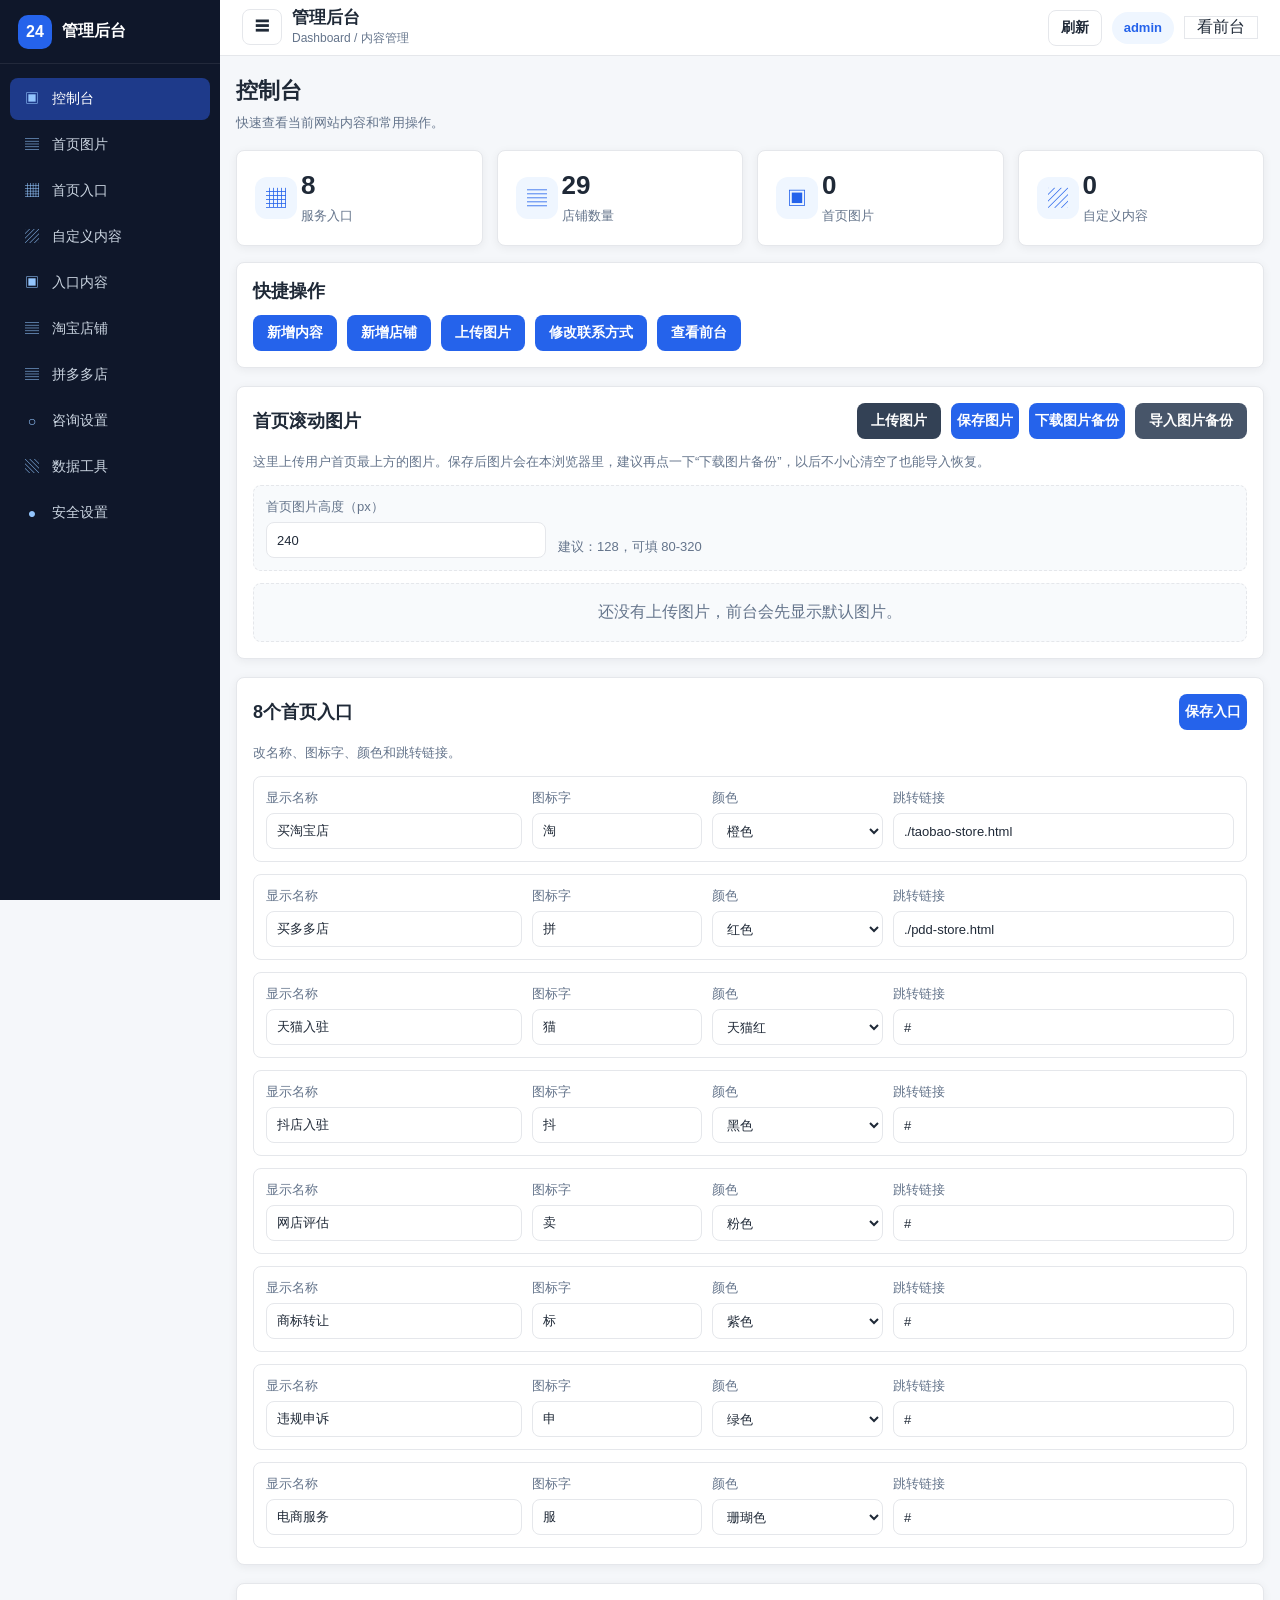
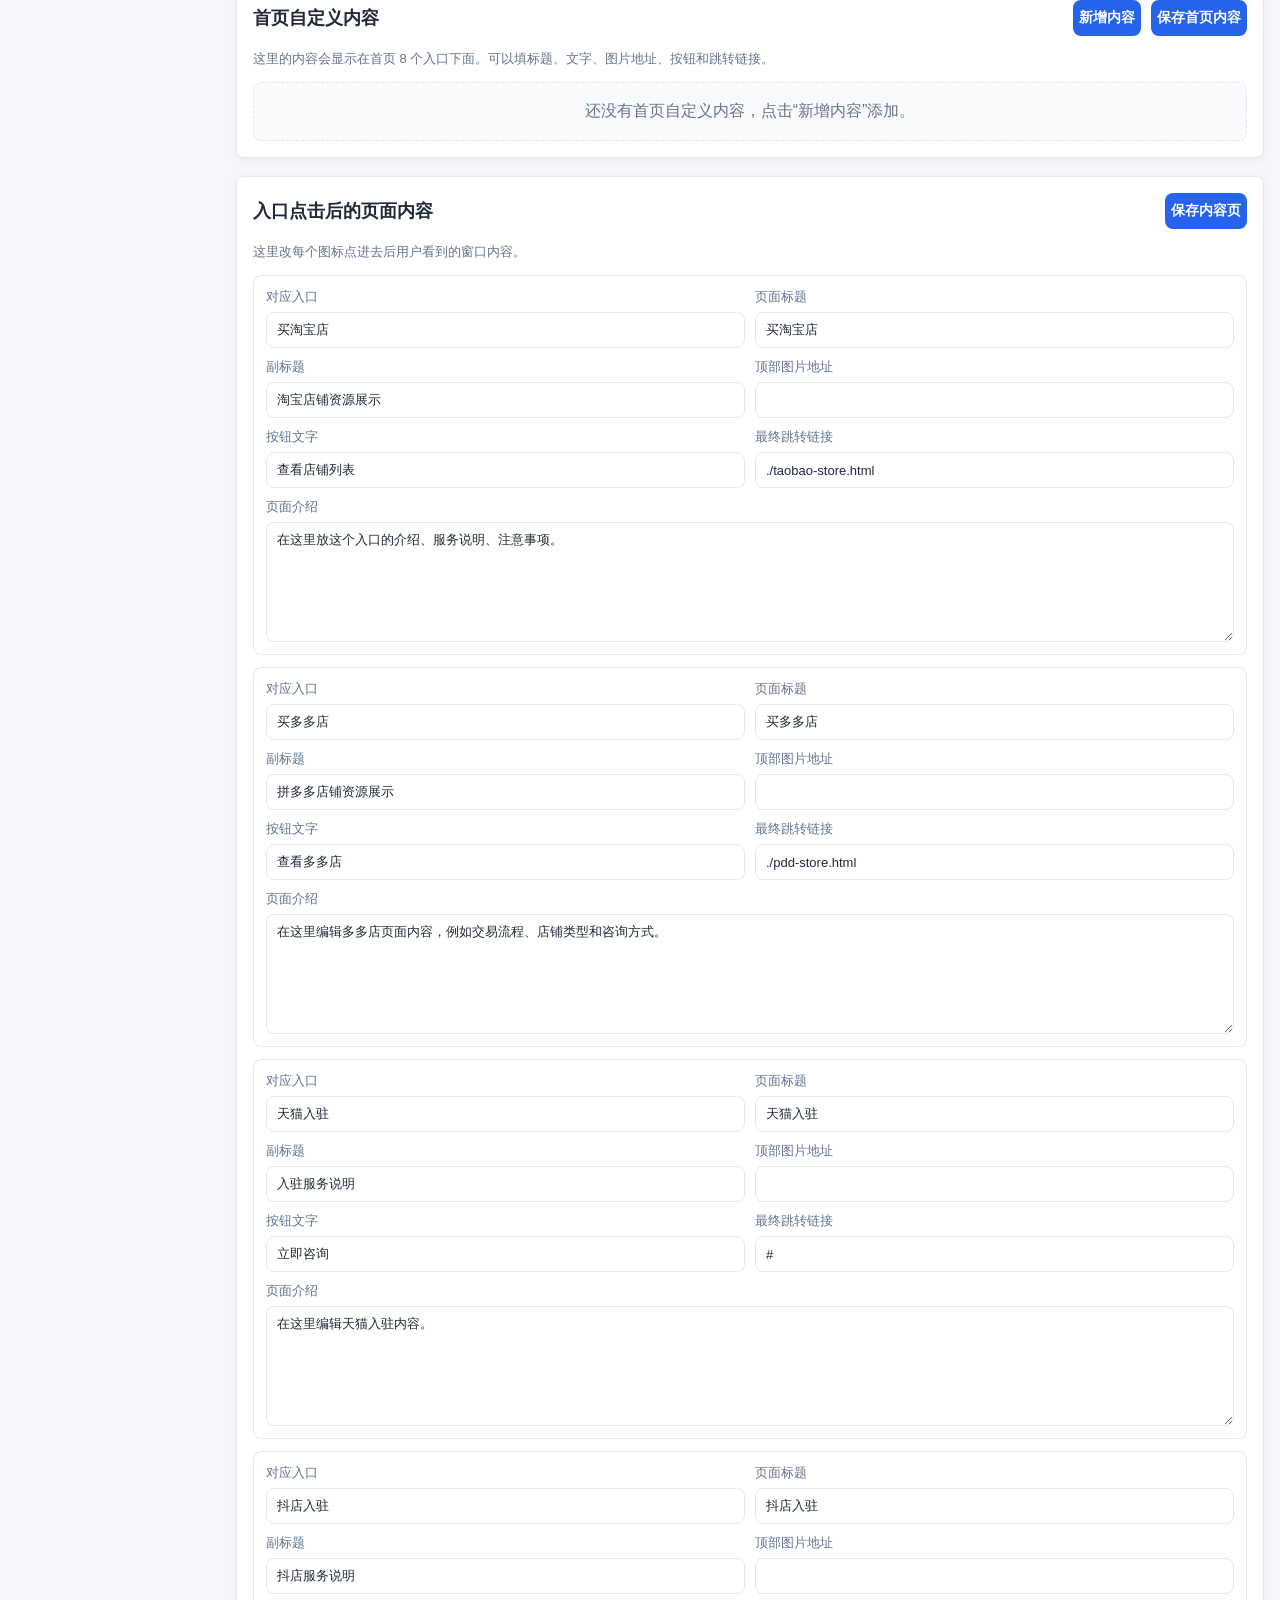
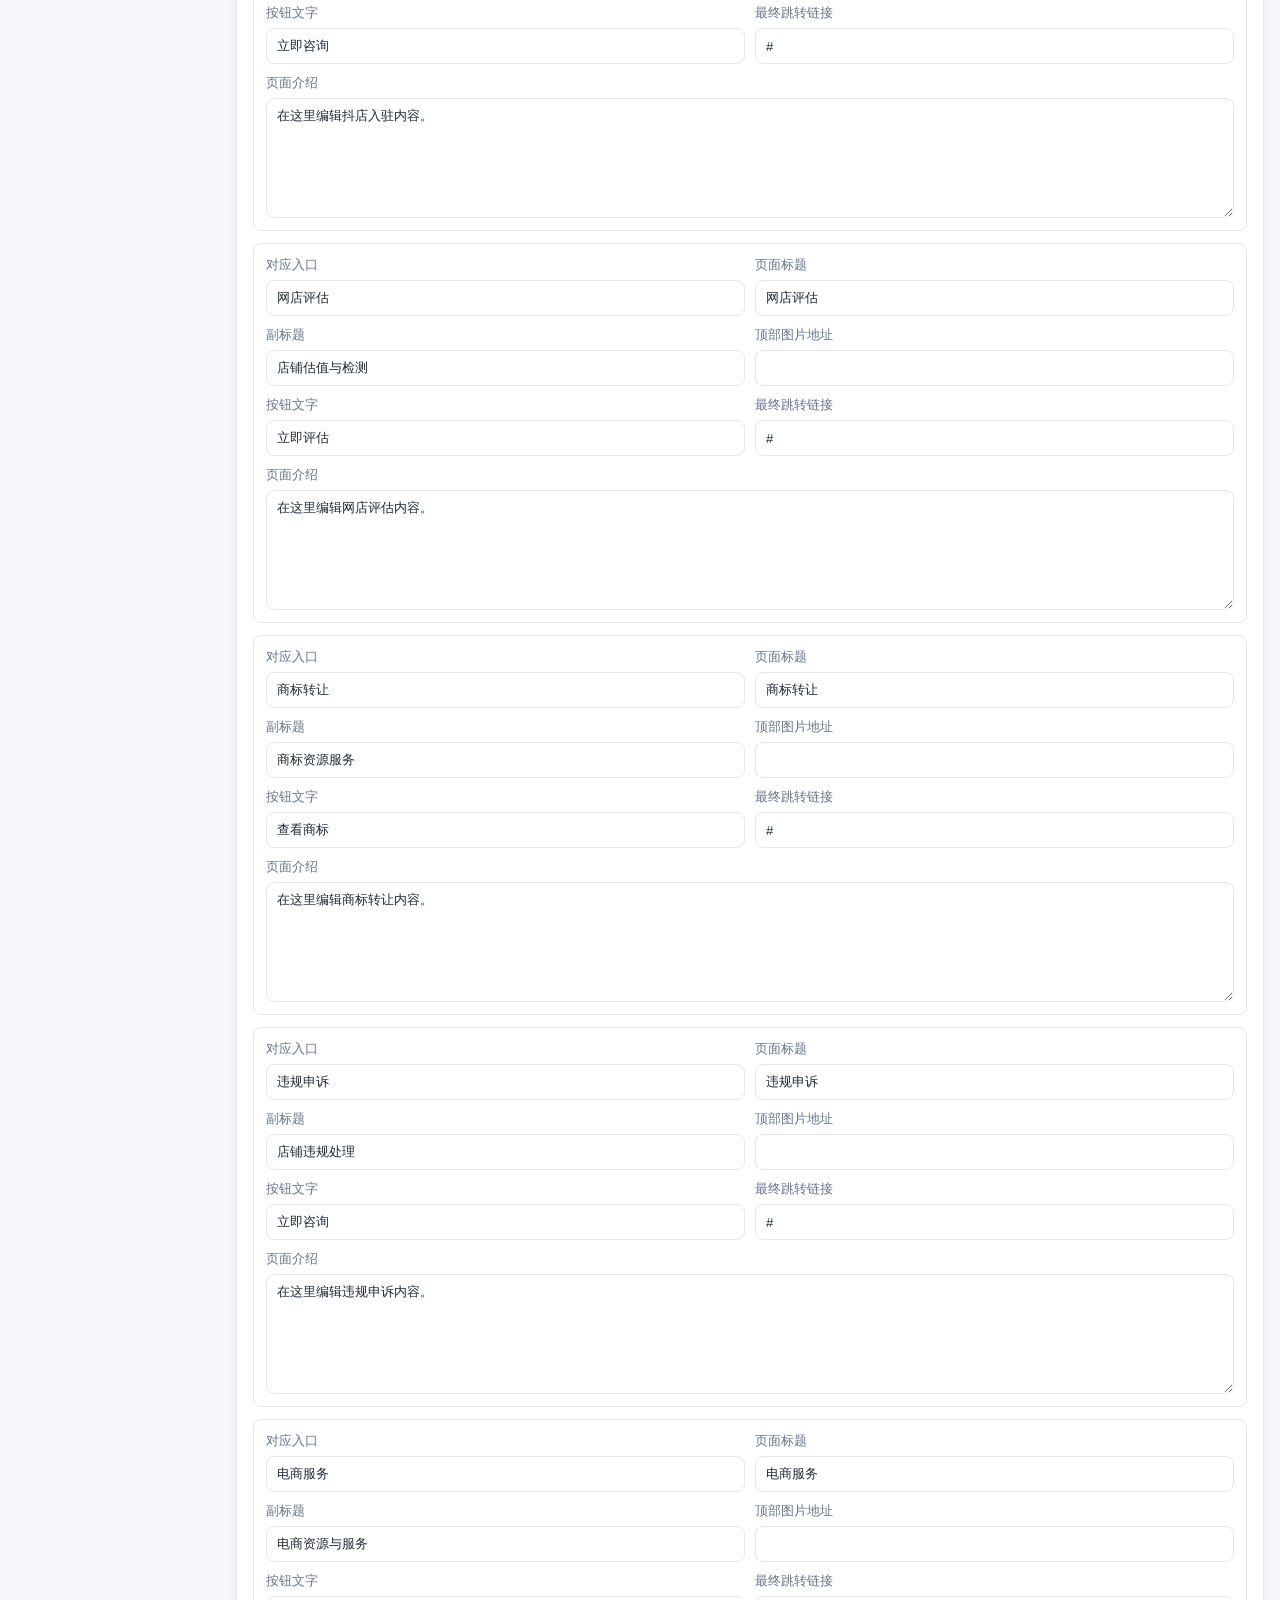
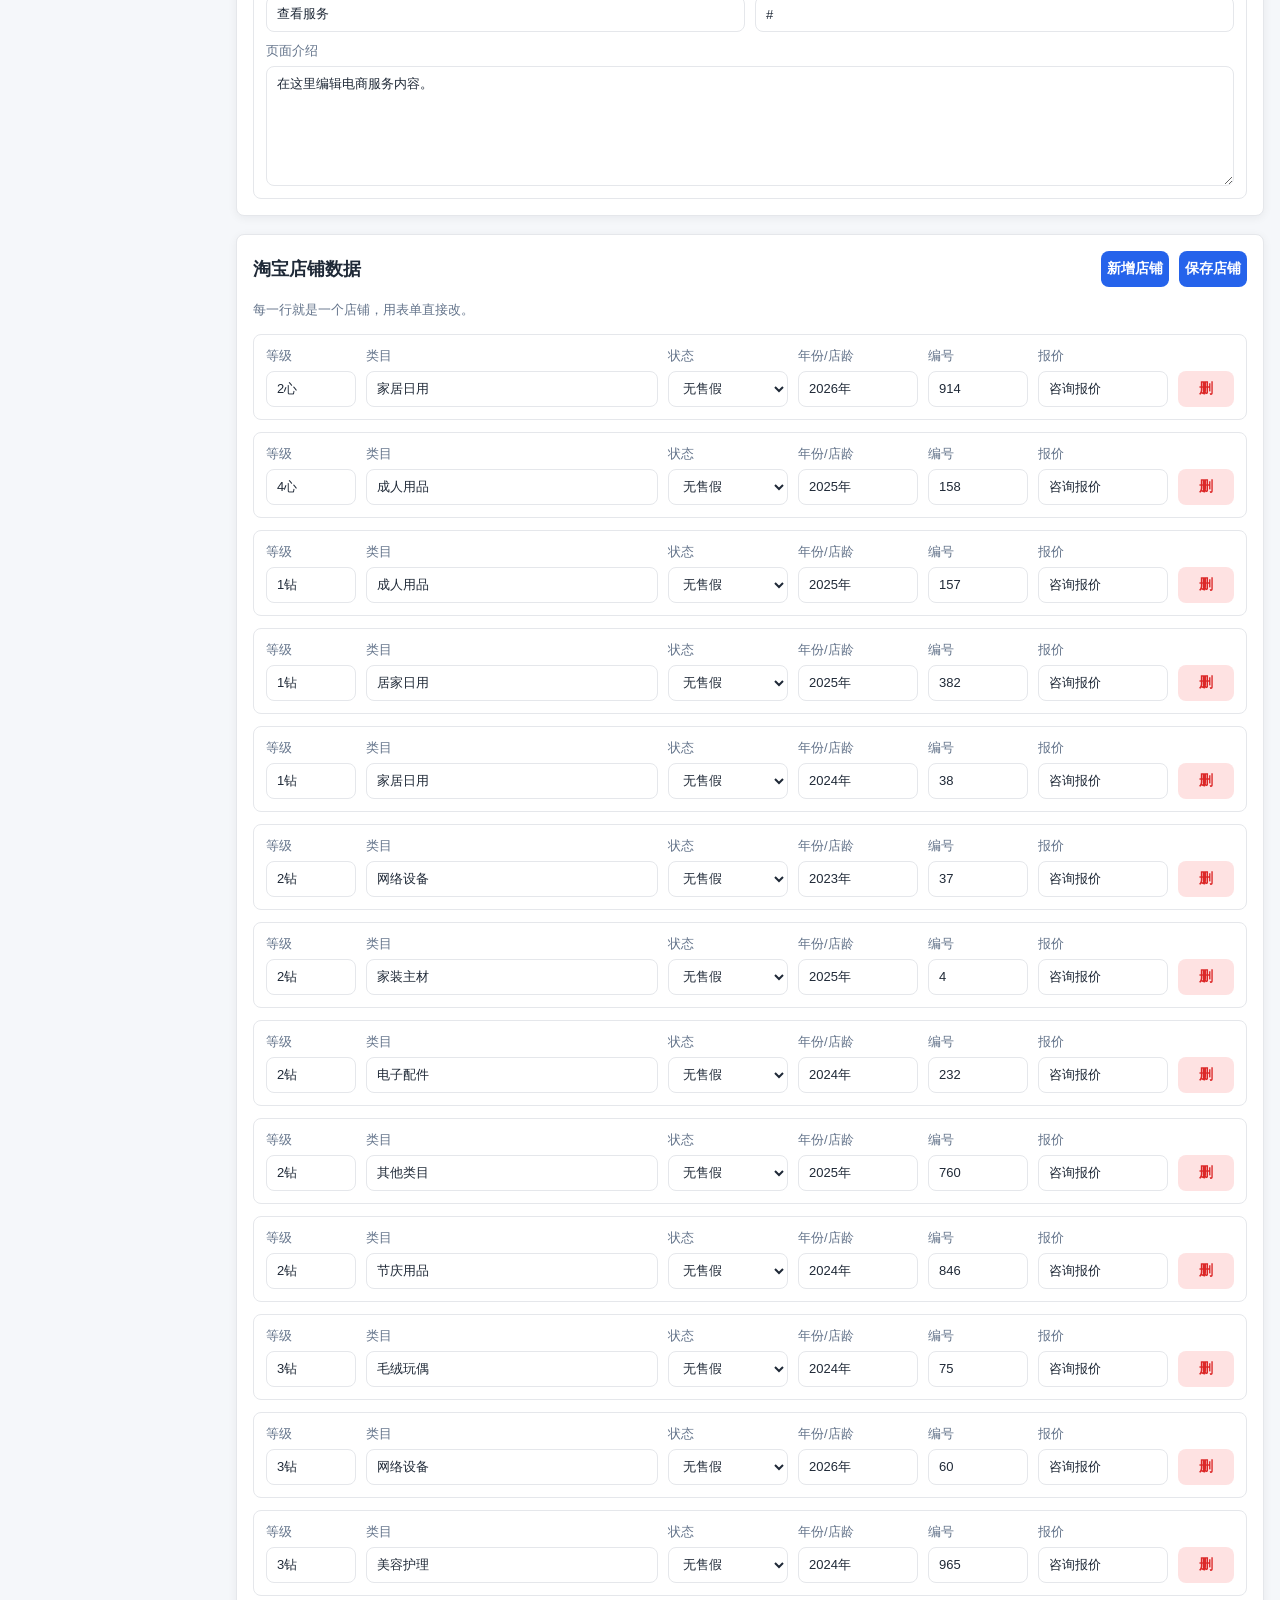
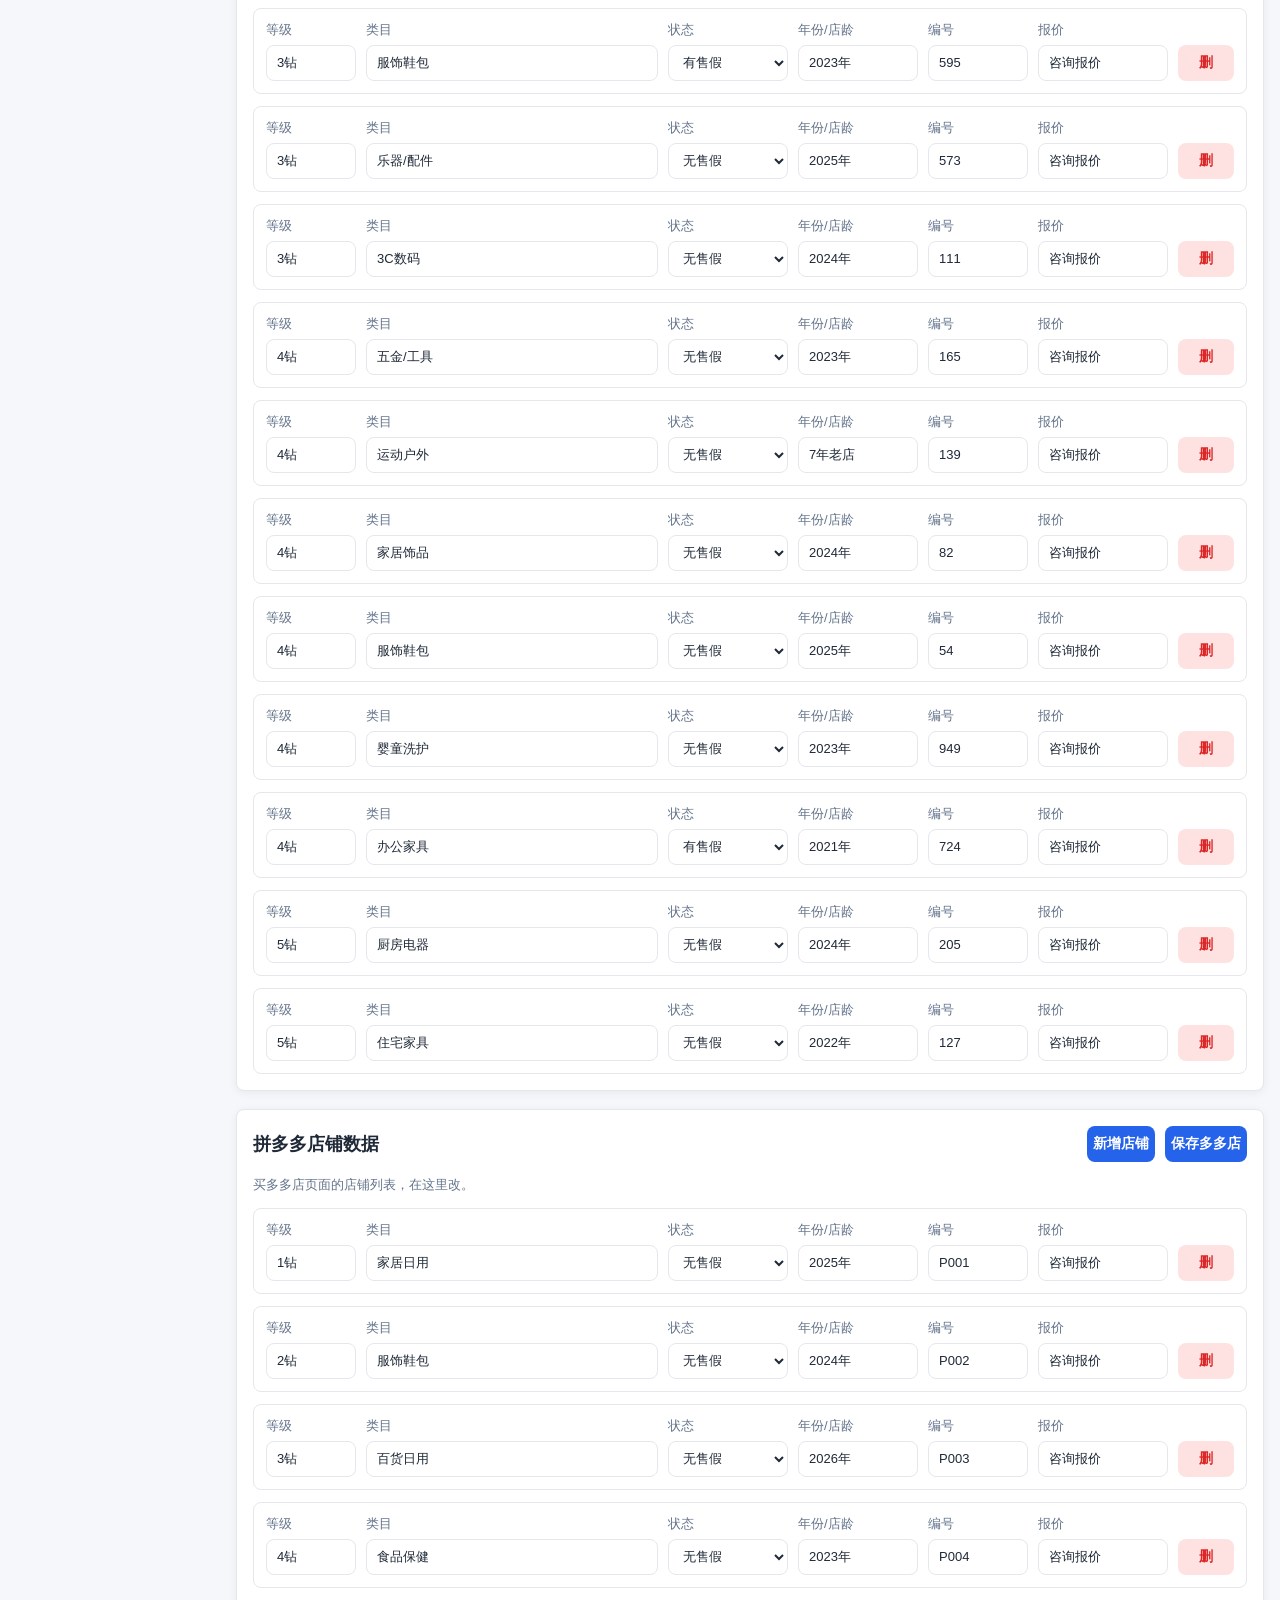
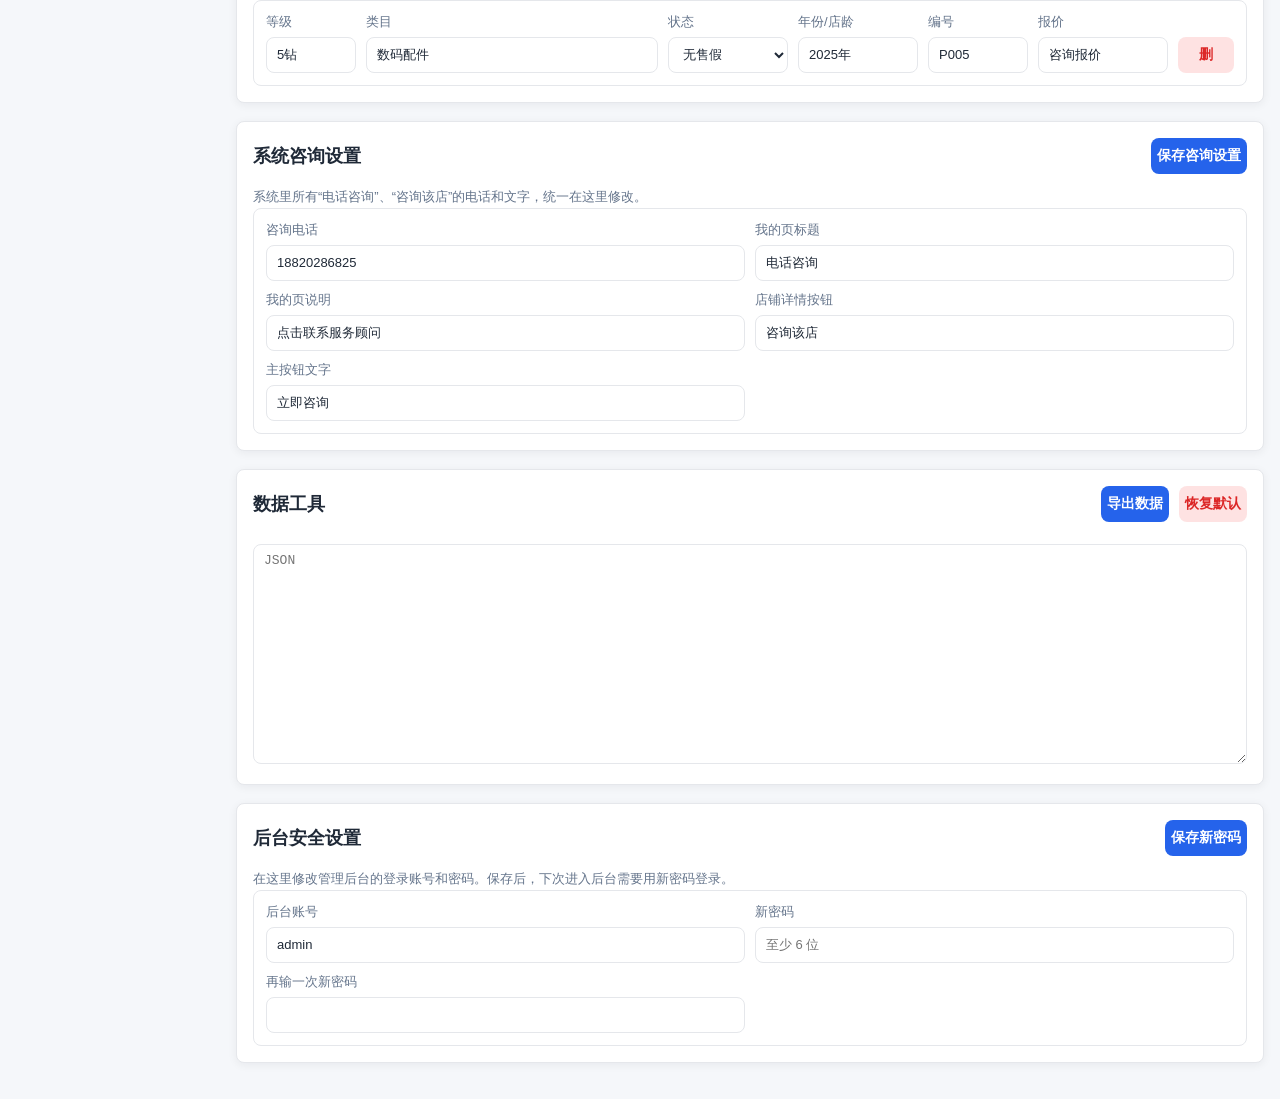
==== outputs/admin.html @ 0f823ae7 "initial website version" ====
<!doctype html>
<html lang="zh-CN">
  <head>
    <meta charset="utf-8">
    <meta name="viewport" content="width=device-width, initial-scale=1">
    <title>&#31649;&#29702;&#21518;&#21488;</title>
    <link rel="stylesheet" href="./admin.css?v=8">
  </head>
  <body>
    <aside class="admin-sidebar" id="adminSidebar">
      <div class="sidebar-brand">
        <span>24</span>
        <strong>&#31649;&#29702;&#21518;&#21488;</strong>
      </div>
      <nav class="sidebar-nav" aria-label="admin navigation">
        <a class="active" href="#dashboard"><span>&#9635;</span>&#25511;&#21046;&#21488;</a>
        <a href="#banners"><span>&#9636;</span>&#39318;&#39029;&#22270;&#29255;</a>
        <a href="#shortcuts"><span>&#9638;</span>&#39318;&#39029;&#20837;&#21475;</a>
        <a href="#home-content"><span>&#9640;</span>&#33258;&#23450;&#20041;&#20869;&#23481;</a>
        <a href="#entry-pages"><span>&#9635;</span>&#20837;&#21475;&#20869;&#23481;</a>
        <a href="#taobao-stores"><span>&#9636;</span>&#28120;&#23453;&#24215;&#38138;</a>
        <a href="#pdd-stores"><span>&#9636;</span>&#25340;&#22810;&#22810;&#24215;</a>
        <a href="#system-settings"><span>&#9675;</span>&#21672;&#35810;&#35774;&#32622;</a>
        <a href="#data-tools"><span>&#9639;</span>&#25968;&#25454;&#24037;&#20855;</a>
        <a href="#security"><span>&#9679;</span>&#23433;&#20840;&#35774;&#32622;</a>
      </nav>
    </aside>

    <div class="admin-main">
      <header class="admin-topbar">
        <div class="topbar-left">
          <button class="icon-button" type="button" id="sidebarToggle" aria-label="toggle menu">&#9776;</button>
          <div>
            <h1>&#31649;&#29702;&#21518;&#21488;</h1>
            <p>Dashboard / &#20869;&#23481;&#31649;&#29702;</p>
          </div>
        </div>
        <div class="topbar-actions">
          <button class="ghost-button" type="button" id="refreshAdmin">&#21047;&#26032;</button>
          <span class="admin-user">admin</span>
          <a class="ghost-button" href="./index.html">&#30475;&#21069;&#21488;</a>
        </div>
      </header>

      <main class="admin-layout">
      <section class="dashboard-section" id="dashboard">
        <div class="page-title">
          <div>
            <h2>&#25511;&#21046;&#21488;</h2>
            <p>&#24555;&#36895;&#26597;&#30475;&#24403;&#21069;&#32593;&#31449;&#20869;&#23481;&#21644;&#24120;&#29992;&#25805;&#20316;&#12290;</p>
          </div>
        </div>
        <div class="stat-grid">
          <article class="stat-card"><span>&#9638;</span><strong id="statShortcutCount">0</strong><p>&#26381;&#21153;&#20837;&#21475;</p></article>
          <article class="stat-card"><span>&#9636;</span><strong id="statStoreCount">0</strong><p>&#24215;&#38138;&#25968;&#37327;</p></article>
          <article class="stat-card"><span>&#9635;</span><strong id="statImageCount">0</strong><p>&#39318;&#39029;&#22270;&#29255;</p></article>
          <article class="stat-card"><span>&#9640;</span><strong id="statContentCount">0</strong><p>&#33258;&#23450;&#20041;&#20869;&#23481;</p></article>
        </div>
        <div class="quick-actions admin-card">
          <div class="card-head">
            <h2>&#24555;&#25463;&#25805;&#20316;</h2>
          </div>
          <div class="quick-action-row">
            <a href="#home-content">&#26032;&#22686;&#20869;&#23481;</a>
            <a href="#taobao-stores">&#26032;&#22686;&#24215;&#38138;</a>
            <a href="#banners">&#19978;&#20256;&#22270;&#29255;</a>
            <a href="#system-settings">&#20462;&#25913;&#32852;&#31995;&#26041;&#24335;</a>
            <a href="./index.html">&#26597;&#30475;&#21069;&#21488;</a>
          </div>
        </div>
      </section>

      <section class="admin-card" id="banners">
        <div class="card-head">
          <h2>&#39318;&#39029;&#28378;&#21160;&#22270;&#29255;</h2>
          <div class="button-row">
            <label class="upload-button">
              &#19978;&#20256;&#22270;&#29255;
              <input id="bannerUpload" type="file" accept="image/*" multiple>
            </label>
            <button type="button" id="saveBanners">&#20445;&#23384;&#22270;&#29255;</button>
            <button type="button" id="exportBanners">&#19979;&#36733;&#22270;&#29255;&#22791;&#20221;</button>
            <label class="upload-button backup-button">
              &#23548;&#20837;&#22270;&#29255;&#22791;&#20221;
              <input id="bannerBackupInput" type="file" accept="application/json,.json">
            </label>
          </div>
        </div>
        <div class="hint">&#36825;&#37324;&#19978;&#20256;&#29992;&#25143;&#39318;&#39029;&#26368;&#19978;&#26041;&#30340;&#22270;&#29255;&#12290;&#20445;&#23384;&#21518;&#22270;&#29255;&#20250;&#22312;&#26412;&#27983;&#35272;&#22120;&#37324;&#65292;&#24314;&#35758;&#20877;&#28857;&#19968;&#19979;&#8220;&#19979;&#36733;&#22270;&#29255;&#22791;&#20221;&#8221;&#65292;&#20197;&#21518;&#19981;&#23567;&#24515;&#28165;&#31354;&#20102;&#20063;&#33021;&#23548;&#20837;&#24674;&#22797;&#12290;</div>
        <div class="banner-setting">
          <label>&#39318;&#39029;&#22270;&#29255;&#39640;&#24230;&#65288;px&#65289;<input id="bannerHeightInput" type="number" min="80" max="320" step="1"></label>
          <span>&#24314;&#35758;&#65306;128&#65292;&#21487;&#22635; 80-320</span>
        </div>
        <div class="banner-editor" id="bannerEditor"></div>
      </section>

      <section class="admin-card" id="shortcuts">
        <div class="card-head">
          <h2>8&#20010;&#39318;&#39029;&#20837;&#21475;</h2>
          <button type="button" id="saveShortcuts">&#20445;&#23384;&#20837;&#21475;</button>
        </div>
        <div class="hint">&#25913;&#21517;&#31216;&#12289;&#22270;&#26631;&#23383;&#12289;&#39068;&#33394;&#21644;&#36339;&#36716;&#38142;&#25509;&#12290;</div>
        <div class="shortcut-editor" id="shortcutEditor"></div>
      </section>

      <section class="admin-card" id="home-content">
        <div class="card-head">
          <h2>&#39318;&#39029;&#33258;&#23450;&#20041;&#20869;&#23481;</h2>
          <div class="button-row">
            <button type="button" id="addHomeContent">&#26032;&#22686;&#20869;&#23481;</button>
            <button type="button" id="saveHomeContents">&#20445;&#23384;&#39318;&#39029;&#20869;&#23481;</button>
          </div>
        </div>
        <div class="hint">&#36825;&#37324;&#30340;&#20869;&#23481;&#20250;&#26174;&#31034;&#22312;&#39318;&#39029; 8 &#20010;&#20837;&#21475;&#19979;&#38754;&#12290;&#21487;&#20197;&#22635;&#26631;&#39064;&#12289;&#25991;&#23383;&#12289;&#22270;&#29255;&#22320;&#22336;&#12289;&#25353;&#38062;&#21644;&#36339;&#36716;&#38142;&#25509;&#12290;</div>
        <div class="content-editor" id="homeContentEditor"></div>
      </section>

      <section class="admin-card" id="entry-pages">
        <div class="card-head">
          <h2>&#20837;&#21475;&#28857;&#20987;&#21518;&#30340;&#39029;&#38754;&#20869;&#23481;</h2>
          <button type="button" id="saveEntryPages">&#20445;&#23384;&#20869;&#23481;&#39029;</button>
        </div>
        <div class="hint">&#36825;&#37324;&#25913;&#27599;&#20010;&#22270;&#26631;&#28857;&#36827;&#21435;&#21518;&#29992;&#25143;&#30475;&#21040;&#30340;&#31383;&#21475;&#20869;&#23481;&#12290;</div>
        <div class="entry-editor" id="entryEditor"></div>
      </section>

      <section class="admin-card" id="taobao-stores">
        <div class="card-head">
          <h2>&#28120;&#23453;&#24215;&#38138;&#25968;&#25454;</h2>
          <div class="button-row">
            <button type="button" id="addStore">&#26032;&#22686;&#24215;&#38138;</button>
            <button type="button" id="saveStores">&#20445;&#23384;&#24215;&#38138;</button>
          </div>
        </div>
        <div class="hint">&#27599;&#19968;&#34892;&#23601;&#26159;&#19968;&#20010;&#24215;&#38138;&#65292;&#29992;&#34920;&#21333;&#30452;&#25509;&#25913;&#12290;</div>
        <div class="store-editor" id="storeEditor"></div>
      </section>

      <section class="admin-card" id="pdd-stores">
        <div class="card-head">
          <h2>&#25340;&#22810;&#22810;&#24215;&#38138;&#25968;&#25454;</h2>
          <div class="button-row">
            <button type="button" id="addPddStore">&#26032;&#22686;&#24215;&#38138;</button>
            <button type="button" id="savePddStores">&#20445;&#23384;&#22810;&#22810;&#24215;</button>
          </div>
        </div>
        <div class="hint">&#20080;&#22810;&#22810;&#24215;&#39029;&#38754;&#30340;&#24215;&#38138;&#21015;&#34920;&#65292;&#22312;&#36825;&#37324;&#25913;&#12290;</div>
        <div class="store-editor" id="pddStoreEditor"></div>
      </section>

      <section class="admin-card" id="system-settings">
        <div class="card-head">
          <h2>&#31995;&#32479;&#21672;&#35810;&#35774;&#32622;</h2>
          <button type="button" id="saveSystemSettings">&#20445;&#23384;&#21672;&#35810;&#35774;&#32622;</button>
        </div>
        <div class="hint">&#31995;&#32479;&#37324;&#25152;&#26377;&#8220;&#30005;&#35805;&#21672;&#35810;&#8221;&#12289;&#8220;&#21672;&#35810;&#35813;&#24215;&#8221;&#30340;&#30005;&#35805;&#21644;&#25991;&#23383;&#65292;&#32479;&#19968;&#22312;&#36825;&#37324;&#20462;&#25913;&#12290;</div>
        <div class="system-editor">
          <label>&#21672;&#35810;&#30005;&#35805;<input id="consultPhoneInput" placeholder="13800138000"></label>
          <label>&#25105;&#30340;&#39029;&#26631;&#39064;<input id="consultTitleInput" placeholder="&#30005;&#35805;&#21672;&#35810;"></label>
          <label>&#25105;&#30340;&#39029;&#35828;&#26126;<input id="consultTextInput" placeholder="&#28857;&#20987;&#32852;&#31995;&#26381;&#21153;&#39038;&#38382;"></label>
          <label>&#24215;&#38138;&#35814;&#24773;&#25353;&#38062;<input id="consultStoreTextInput" placeholder="&#21672;&#35810;&#35813;&#24215;"></label>
          <label>&#20027;&#25353;&#38062;&#25991;&#23383;<input id="consultPrimaryTextInput" placeholder="&#31435;&#21363;&#21672;&#35810;"></label>
        </div>
      </section>

      <section class="admin-card" id="data-tools">
        <div class="card-head">
          <h2>&#25968;&#25454;&#24037;&#20855;</h2>
          <div class="button-row">
            <button type="button" id="exportData">&#23548;&#20986;&#25968;&#25454;</button>
            <button type="button" id="resetData">&#24674;&#22797;&#40664;&#35748;</button>
          </div>
        </div>
        <textarea id="dataBox" placeholder="JSON"></textarea>
      </section>

      <section class="admin-card" id="security">
        <div class="card-head">
          <h2>&#21518;&#21488;&#23433;&#20840;&#35774;&#32622;</h2>
          <button type="button" id="saveAdminPassword">&#20445;&#23384;&#26032;&#23494;&#30721;</button>
        </div>
        <div class="hint">&#22312;&#36825;&#37324;&#20462;&#25913;&#31649;&#29702;&#21518;&#21488;&#30340;&#30331;&#24405;&#36134;&#21495;&#21644;&#23494;&#30721;&#12290;&#20445;&#23384;&#21518;&#65292;&#19979;&#27425;&#36827;&#20837;&#21518;&#21488;&#38656;&#35201;&#29992;&#26032;&#23494;&#30721;&#30331;&#24405;&#12290;</div>
        <div class="security-editor">
          <label>&#21518;&#21488;&#36134;&#21495;<input id="adminUserInput" value="admin" autocomplete="username"></label>
          <label>&#26032;&#23494;&#30721;<input id="adminPassInput" type="password" autocomplete="new-password" placeholder="&#33267;&#23569; 6 &#20301;"></label>
          <label>&#20877;&#36755;&#19968;&#27425;&#26032;&#23494;&#30721;<input id="adminPassConfirmInput" type="password" autocomplete="new-password"></label>
        </div>
      </section>
      </main>
    </div>

    <div class="toast" id="toast"></div>
    <button class="back-top" type="button" id="backTop" aria-label="back to top">&#8593;</button>
    <div class="confirm-mask" id="confirmMask" aria-hidden="true">
      <div class="confirm-dialog" role="dialog" aria-modal="true" aria-labelledby="confirmTitle">
        <h2 id="confirmTitle">&#30830;&#35748;&#25805;&#20316;</h2>
        <p id="confirmText"></p>
        <div class="confirm-actions">
          <button class="ghost-button" type="button" id="confirmCancel">&#21462;&#28040;</button>
          <button class="danger-button" type="button" id="confirmOk">&#30830;&#35748;</button>
        </div>
      </div>
    </div>

    <script src="./site-data.js"></script>
    <script src="./admin.js?v=9"></script>
  </body>
</html>
---- outputs/admin.css ----
:root {
  --primary: #2563eb;
  --primary-hover: #1d4ed8;
  --sidebar-bg: #0f172a;
  --sidebar-active: #1e3a8a;
  --page-bg: #f5f7fa;
  --card-bg: #ffffff;
  --text-main: #1f2937;
  --text-secondary: #64748b;
  --border-color: #e5e7eb;
  --success: #16a34a;
  --warning: #f59e0b;
  --danger: #dc2626;
  --radius: 8px;
  --shadow: 0 2px 10px rgba(15, 23, 42, 0.06);
}

* {
  box-sizing: border-box;
}

html {
  scroll-behavior: smooth;
}

body {
  margin: 0;
  background: var(--page-bg);
  color: var(--text-main);
  font-family: -apple-system, BlinkMacSystemFont, "Segoe UI", "Microsoft YaHei", sans-serif;
}

button,
input,
select,
textarea {
  font: inherit;
}

a {
  color: var(--primary);
  text-decoration: none;
}

button,
.upload-button,
.quick-action-row a {
  min-height: 36px;
  border: 0;
  border-radius: var(--radius);
  background: var(--primary);
  color: #fff;
  cursor: pointer;
  font-size: 14px;
  font-weight: 700;
  transition: background .16s ease, box-shadow .16s ease, transform .16s ease;
}

button:hover,
.upload-button:hover,
.quick-action-row a:hover {
  background: var(--primary-hover);
  box-shadow: 0 6px 16px rgba(37, 99, 235, .16);
}

button:active,
.upload-button:active,
.quick-action-row a:active {
  transform: translateY(1px);
}

button:disabled {
  cursor: not-allowed;
  opacity: .65;
}

input,
select,
textarea {
  width: 100%;
  min-height: 36px;
  border: 1px solid var(--border-color);
  border-radius: var(--radius);
  background: #fff;
  color: var(--text-main);
  outline: none;
  padding: 8px 10px;
}

input:focus,
select:focus,
textarea:focus,
.rich-editor:focus {
  border-color: var(--primary);
  box-shadow: 0 0 0 3px rgba(37, 99, 235, .12);
}

textarea {
  min-height: 120px;
  resize: vertical;
}

label {
  display: grid;
  gap: 6px;
  color: var(--text-secondary);
  font-size: 13px;
}

.admin-sidebar {
  position: fixed;
  inset: 0 auto 0 0;
  z-index: 30;
  width: 220px;
  overflow-y: auto;
  background: var(--sidebar-bg);
  color: #cbd5e1;
  transition: transform .2s ease, width .2s ease;
}

.sidebar-brand {
  display: flex;
  align-items: center;
  gap: 10px;
  height: 64px;
  padding: 0 18px;
  border-bottom: 1px solid rgba(255, 255, 255, .08);
}

.sidebar-brand span {
  display: grid;
  width: 34px;
  height: 34px;
  place-items: center;
  border-radius: 10px;
  background: var(--primary);
  color: #fff;
  font-weight: 800;
}

.sidebar-brand strong {
  overflow: hidden;
  color: #fff;
  font-size: 16px;
  white-space: nowrap;
}

.sidebar-nav {
  display: grid;
  gap: 4px;
  padding: 14px 10px 24px;
}

.sidebar-nav a {
  display: flex;
  align-items: center;
  gap: 10px;
  height: 42px;
  overflow: hidden;
  padding: 0 12px;
  border-radius: var(--radius);
  color: #cbd5e1;
  font-size: 14px;
  white-space: nowrap;
}

.sidebar-nav a span {
  display: grid;
  width: 20px;
  place-items: center;
  color: #93c5fd;
  font-size: 14px;
}

.sidebar-nav a:hover,
.sidebar-nav a.active {
  background: var(--sidebar-active);
  color: #fff;
}

.admin-main {
  min-height: 100vh;
  margin-left: 220px;
}

.admin-topbar {
  position: sticky;
  top: 0;
  z-index: 20;
  display: flex;
  align-items: center;
  justify-content: space-between;
  height: 56px;
  padding: 0 22px;
  border-bottom: 1px solid var(--border-color);
  background: rgba(255, 255, 255, .96);
  backdrop-filter: blur(12px);
}

.topbar-left,
.topbar-actions,
.button-row,
.confirm-actions,
.quick-action-row {
  display: flex;
  align-items: center;
  gap: 10px;
  flex-wrap: wrap;
}

.topbar-left h1 {
  margin: 0;
  color: var(--text-main);
  font-size: 17px;
  line-height: 1.2;
}

.topbar-left p {
  margin: 2px 0 0;
  color: var(--text-secondary);
  font-size: 12px;
}

.admin-user {
  display: inline-flex;
  align-items: center;
  height: 32px;
  padding: 0 12px;
  border-radius: 999px;
  background: #eff6ff;
  color: var(--primary);
  font-size: 13px;
  font-weight: 700;
}

.icon-button,
.ghost-button,
.danger-button {
  display: inline-flex;
  align-items: center;
  justify-content: center;
  min-width: 36px;
  padding: 0 12px;
}

.icon-button,
.ghost-button {
  border: 1px solid var(--border-color);
  background: #fff;
  color: var(--text-main);
}

.icon-button:hover,
.ghost-button:hover {
  border-color: #bfdbfe;
  background: #eff6ff;
  color: var(--primary);
  box-shadow: none;
}

.danger-button,
#resetData,
.delete-banner,
.delete-content,
.delete-store {
  background: #fee2e2;
  color: var(--danger);
}

.danger-button:hover,
#resetData:hover,
.delete-banner:hover,
.delete-content:hover,
.delete-store:hover {
  background: var(--danger);
  color: #fff;
}

.upload-button {
  position: relative;
  display: grid;
  place-items: center;
  padding: 0 14px;
  background: #334155;
}

.backup-button {
  background: #475569;
}

.upload-button input {
  position: absolute;
  inset: 0;
  cursor: pointer;
  opacity: 0;
}

.admin-layout {
  display: grid;
  gap: 18px;
  width: min(1180px, calc(100% - 32px));
  margin: 0 auto;
  padding: 20px 0 36px;
}

.dashboard-section {
  display: grid;
  gap: 16px;
}

.page-title h2 {
  margin: 0;
  color: var(--text-main);
  font-size: 22px;
}

.page-title p,
.hint,
.banner-setting span {
  margin: 6px 0 0;
  color: var(--text-secondary);
  font-size: 13px;
  line-height: 1.7;
}

.stat-grid {
  display: grid;
  grid-template-columns: repeat(4, minmax(0, 1fr));
  gap: 14px;
}

.stat-card,
.admin-card {
  border: 1px solid var(--border-color);
  border-radius: var(--radius);
  background: var(--card-bg);
  box-shadow: var(--shadow);
}

.stat-card {
  display: grid;
  grid-template-columns: 46px 1fr;
  grid-template-areas: "icon number" "icon label";
  align-items: center;
  min-height: 96px;
  padding: 18px;
}

.stat-card span {
  display: grid;
  grid-area: icon;
  width: 42px;
  height: 42px;
  place-items: center;
  border-radius: 12px;
  background: #eff6ff;
  color: var(--primary);
  font-size: 20px;
}

.stat-card strong {
  grid-area: number;
  color: var(--text-main);
  font-size: 26px;
  line-height: 1;
}

.stat-card p {
  grid-area: label;
  margin: 4px 0 0;
  color: var(--text-secondary);
  font-size: 13px;
}

.admin-card {
  padding: 16px;
  min-width: 0;
}

.card-head {
  display: flex;
  align-items: center;
  justify-content: space-between;
  gap: 14px;
  margin-bottom: 12px;
}

.card-head h2 {
  margin: 0;
  color: var(--text-main);
  font-size: 18px;
}

.quick-action-row a {
  display: inline-flex;
  align-items: center;
  justify-content: center;
  padding: 0 14px;
}

.banner-setting {
  display: grid;
  grid-template-columns: minmax(180px, 280px) 1fr;
  gap: 12px;
  align-items: end;
  margin: 12px 0;
  padding: 12px;
  border: 1px dashed var(--border-color);
  border-radius: var(--radius);
  background: #f8fafc;
}

.shortcut-editor,
.content-editor,
.entry-editor,
.store-editor,
.banner-editor {
  display: grid;
  gap: 12px;
  margin-top: 12px;
  min-width: 0;
}

.shortcut-row,
.entry-row,
.content-row,
.store-row,
.banner-row,
.system-editor,
.security-editor {
  display: grid;
  gap: 10px;
  padding: 12px;
  border: 1px solid var(--border-color);
  border-radius: var(--radius);
  background: #fff;
}

.shortcut-row {
  grid-template-columns: 1.5fr 1fr 1fr 2fr;
}

.entry-row,
.content-row {
  grid-template-columns: repeat(2, minmax(0, 1fr));
}

.store-row {
  grid-template-columns: 90px minmax(140px, 1.2fr) 120px 120px 100px 130px 56px;
  align-items: end;
}

.banner-row {
  grid-template-columns: 120px minmax(160px, 1fr) minmax(220px, 1.5fr) 56px;
  align-items: center;
}

.system-editor,
.security-editor {
  grid-template-columns: repeat(2, minmax(0, 1fr));
}

.full {
  grid-column: 1 / -1;
}

.banner-row img {
  width: 120px;
  height: 68px;
  border-radius: var(--radius);
  object-fit: cover;
}

.empty-banner {
  padding: 18px;
  border: 1px dashed var(--border-color);
  border-radius: var(--radius);
  background: #f8fafc;
  color: var(--text-secondary);
  text-align: center;
}

.rich-editor {
  min-height: 180px;
  overflow: auto;
  padding: 12px;
  border: 1px solid var(--border-color);
  border-radius: var(--radius);
  background: #fff;
  color: var(--text-main);
  line-height: 1.75;
  outline: none;
}

.rich-editor img {
  display: block;
  max-width: 100%;
  height: auto;
  margin: 10px 0;
  border-radius: var(--radius);
}

#dataBox {
  min-height: 220px;
  margin-top: 10px;
  font-family: Consolas, Monaco, monospace;
  font-size: 13px;
}

.toast {
  position: fixed;
  right: 22px;
  bottom: 24px;
  z-index: 60;
  max-width: min(360px, calc(100vw - 32px));
  padding: 12px 16px;
  border-radius: var(--radius);
  background: #111827;
  color: #fff;
  box-shadow: 0 12px 28px rgba(15, 23, 42, .22);
  opacity: 0;
  pointer-events: none;
  transform: translateY(12px);
  transition: opacity .18s ease, transform .18s ease;
}

.toast.show {
  opacity: 1;
  transform: translateY(0);
}

.confirm-mask {
  position: fixed;
  inset: 0;
  z-index: 70;
  display: none;
  place-items: center;
  padding: 20px;
  background: rgba(15, 23, 42, .42);
}

.confirm-mask.show {
  display: grid;
}

.confirm-dialog {
  width: min(420px, 100%);
  padding: 20px;
  border-radius: 12px;
  background: #fff;
  box-shadow: 0 24px 70px rgba(15, 23, 42, .26);
}

.confirm-dialog h2 {
  margin: 0 0 8px;
  font-size: 18px;
}

.confirm-dialog p {
  margin: 0 0 18px;
  color: var(--text-secondary);
  line-height: 1.7;
}

.confirm-actions {
  justify-content: flex-end;
}

.back-top {
  position: fixed;
  right: 20px;
  bottom: 82px;
  z-index: 50;
  display: none;
  width: 42px;
  height: 42px;
  border-radius: 50%;
  background: var(--primary);
  box-shadow: 0 10px 24px rgba(37, 99, 235, .24);
}

.back-top.show {
  display: grid;
  place-items: center;
}

body.sidebar-collapsed .admin-sidebar {
  width: 72px;
}

body.sidebar-collapsed .sidebar-brand strong,
body.sidebar-collapsed .sidebar-nav a {
  font-size: 0;
}

body.sidebar-collapsed .sidebar-nav a {
  justify-content: center;
  padding: 0;
}

body.sidebar-collapsed .sidebar-nav a span {
  font-size: 15px;
}

body.sidebar-collapsed .admin-main {
  margin-left: 72px;
}

@media (max-width: 1100px) {
  .stat-grid {
    grid-template-columns: repeat(2, minmax(0, 1fr));
  }

  .shortcut-row,
  .entry-row,
  .content-row,
  .system-editor,
  .security-editor {
    grid-template-columns: 1fr;
  }

  .store-editor {
    overflow-x: auto;
  }

  .store-row {
    min-width: 850px;
  }
}

@media (max-width: 900px) {
  .admin-sidebar {
    transform: translateX(-100%);
  }

  body.sidebar-open .admin-sidebar {
    transform: translateX(0);
  }

  body.sidebar-collapsed .admin-sidebar {
    width: 220px;
  }

  body.sidebar-collapsed .sidebar-brand strong,
  body.sidebar-collapsed .sidebar-nav a {
    font-size: inherit;
  }

  body.sidebar-collapsed .sidebar-nav a {
    justify-content: flex-start;
    padding: 0 12px;
  }

  body.sidebar-collapsed .sidebar-nav a span {
    font-size: 14px;
  }

  .admin-main,
  body.sidebar-collapsed .admin-main {
    margin-left: 0;
  }

  .admin-topbar {
    padding: 0 12px;
  }

  .topbar-actions {
    justify-content: flex-end;
  }

  .admin-layout {
    width: min(100% - 20px, 720px);
    padding-top: 12px;
  }

  .card-head {
    align-items: flex-start;
    flex-direction: column;
  }

  .banner-setting,
  .banner-row {
    grid-template-columns: 1fr;
  }

  .banner-row img {
    width: 100%;
    height: 140px;
  }
}

@media (max-width: 560px) {
  .stat-grid {
    grid-template-columns: 1fr;
  }

  .topbar-left p,
  .admin-user {
    display: none;
  }

  .topbar-actions .ghost-button {
    padding: 0 8px;
  }
}
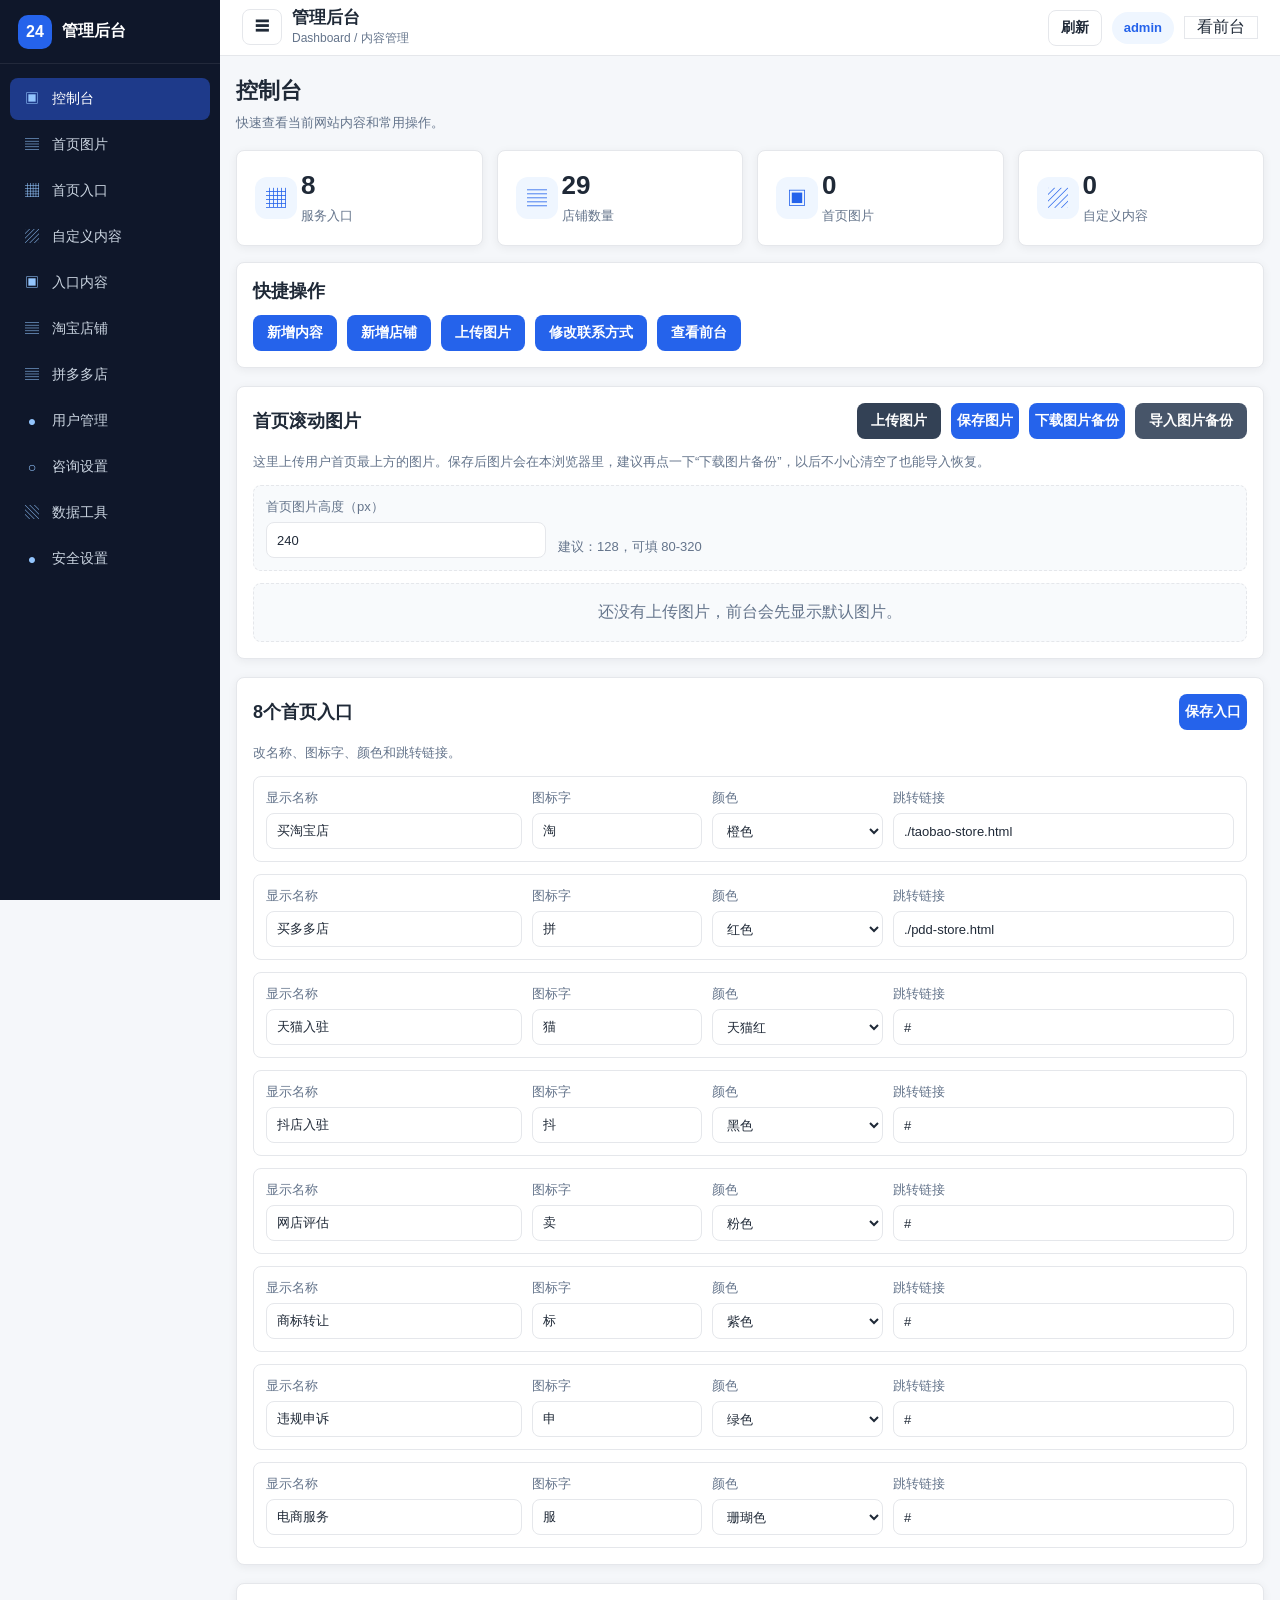
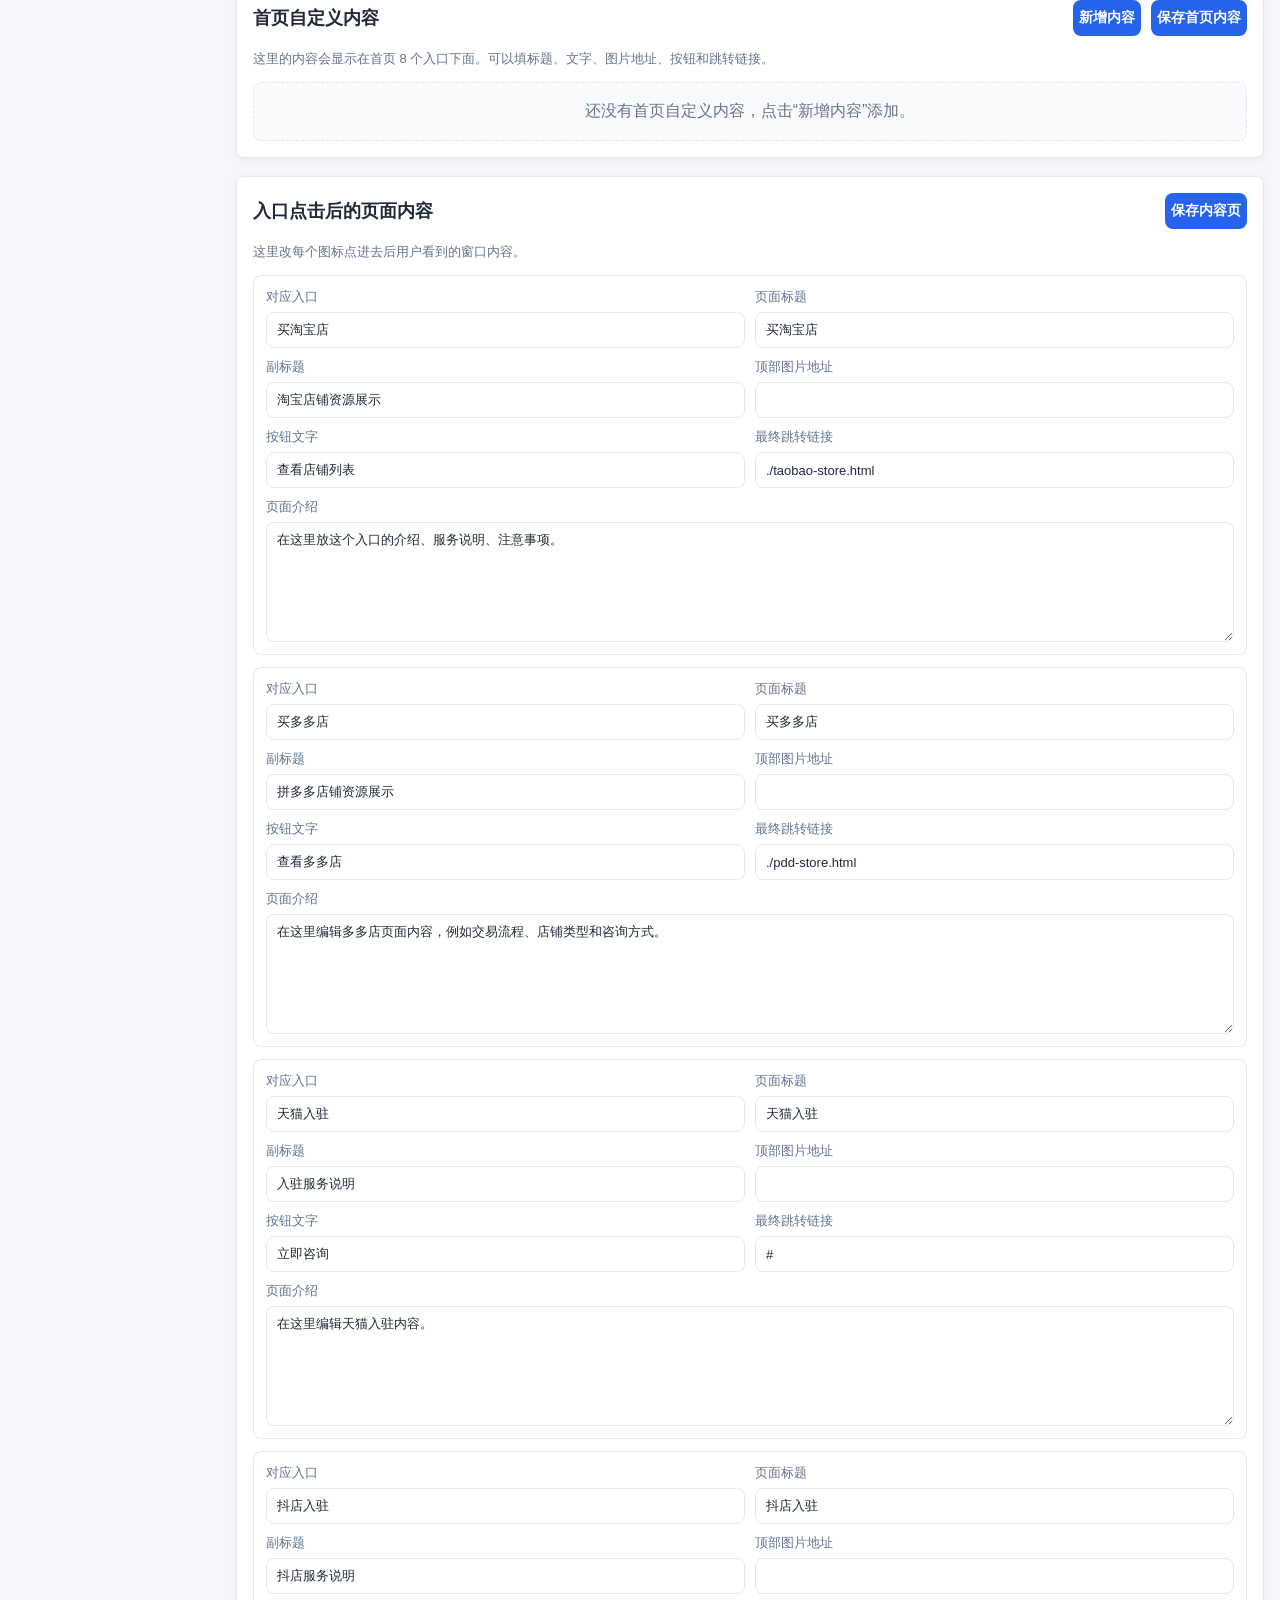
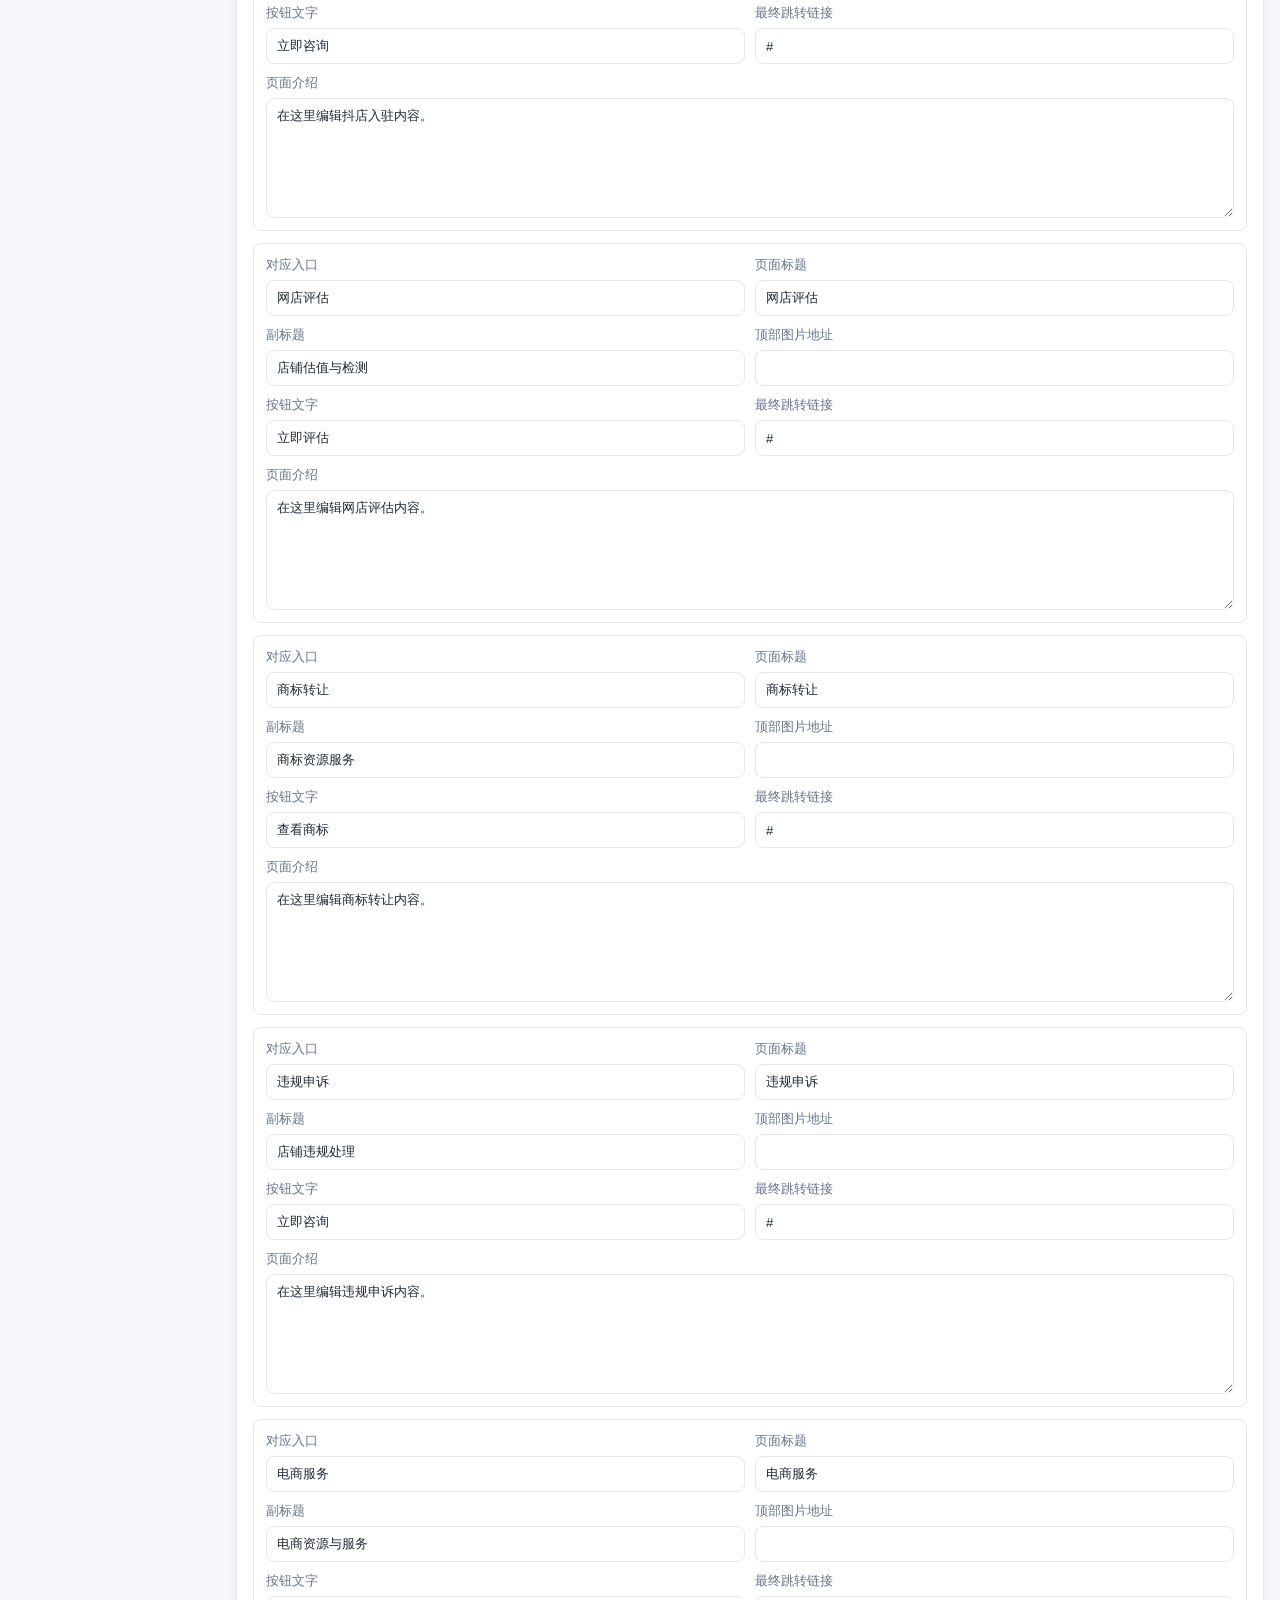
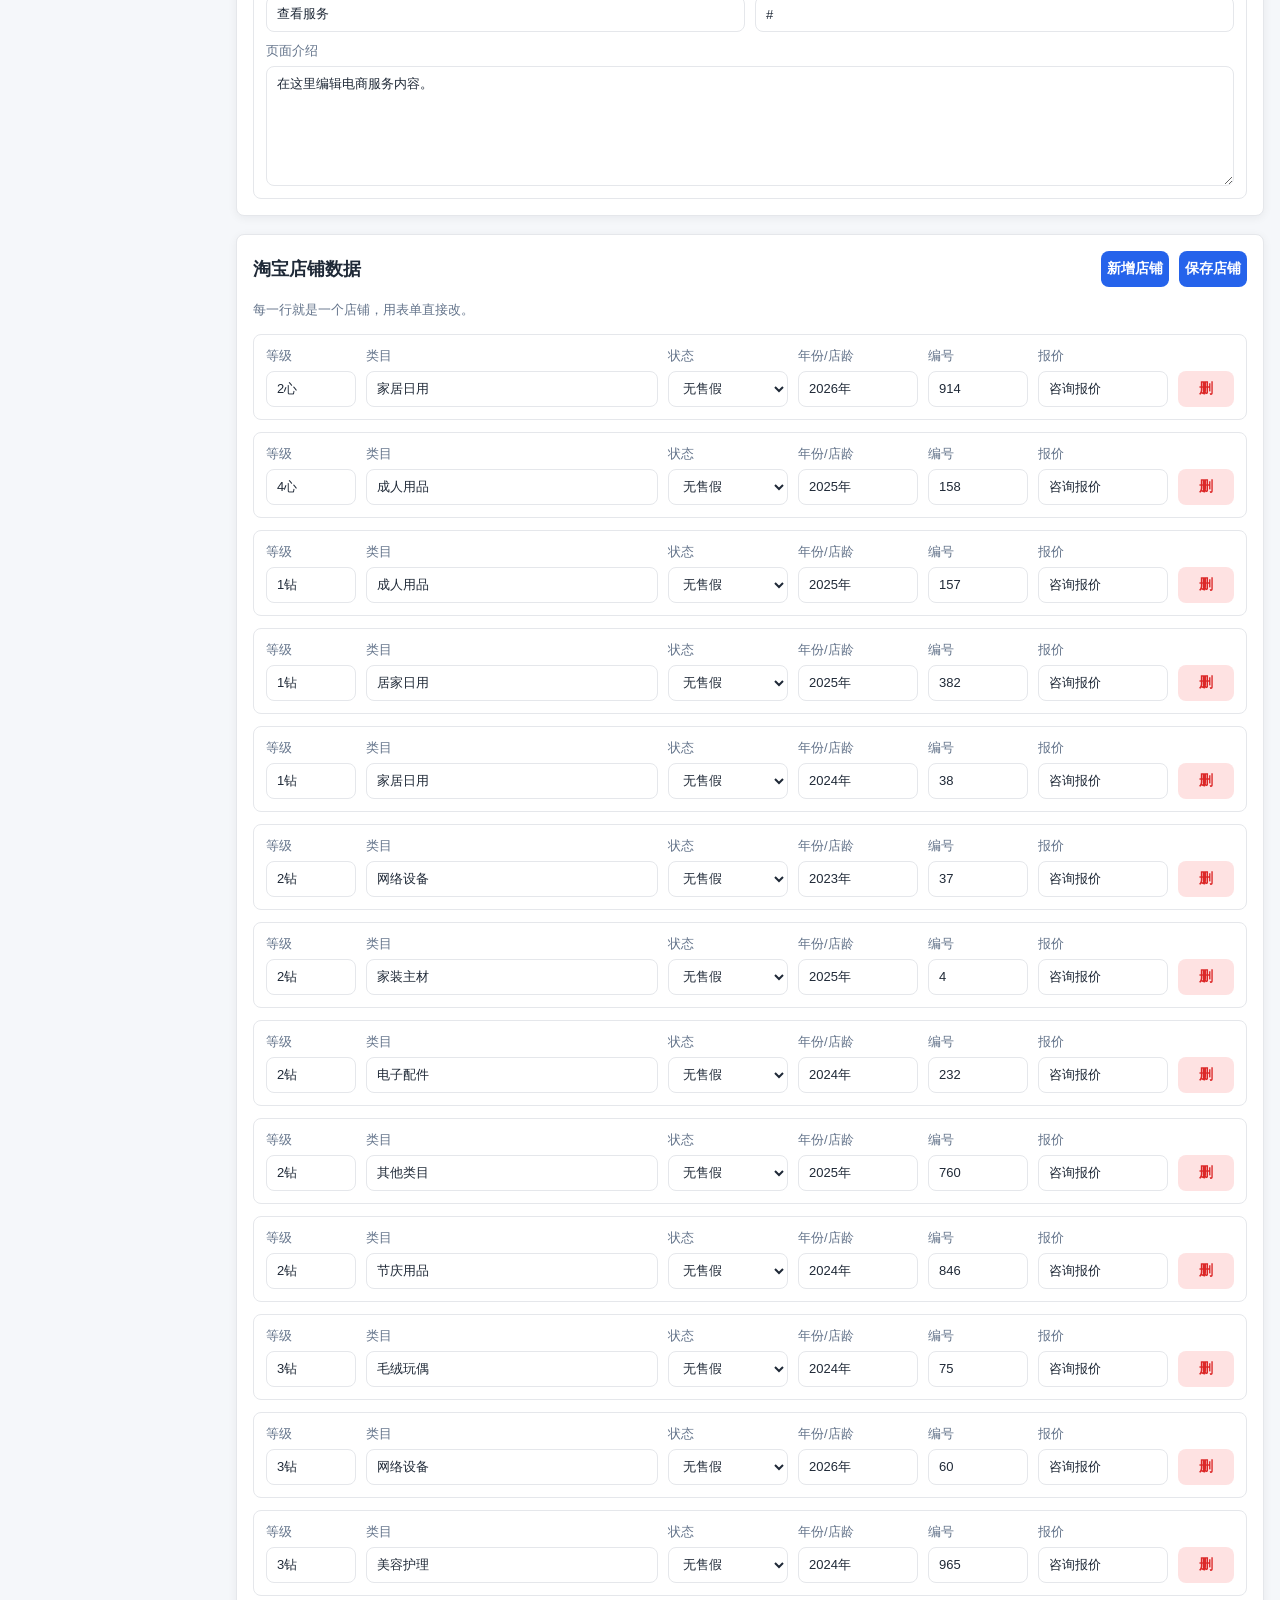
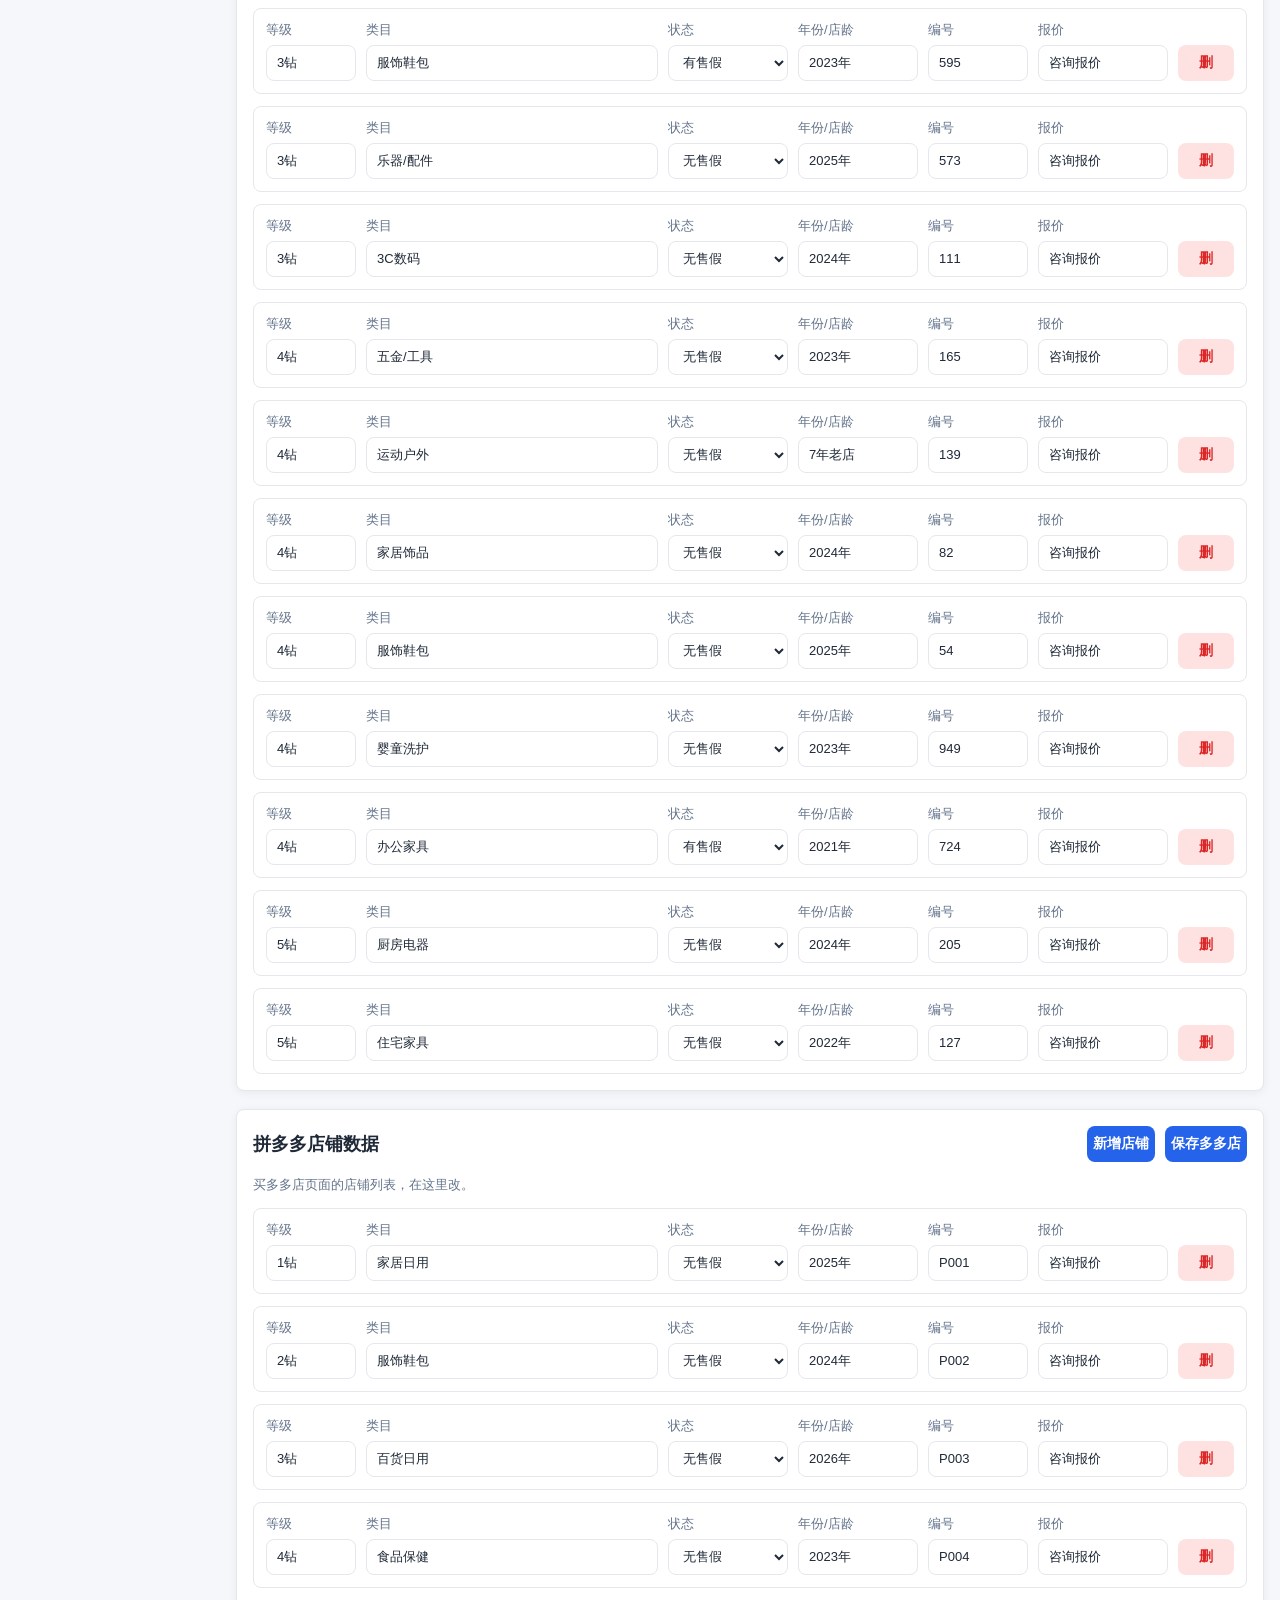
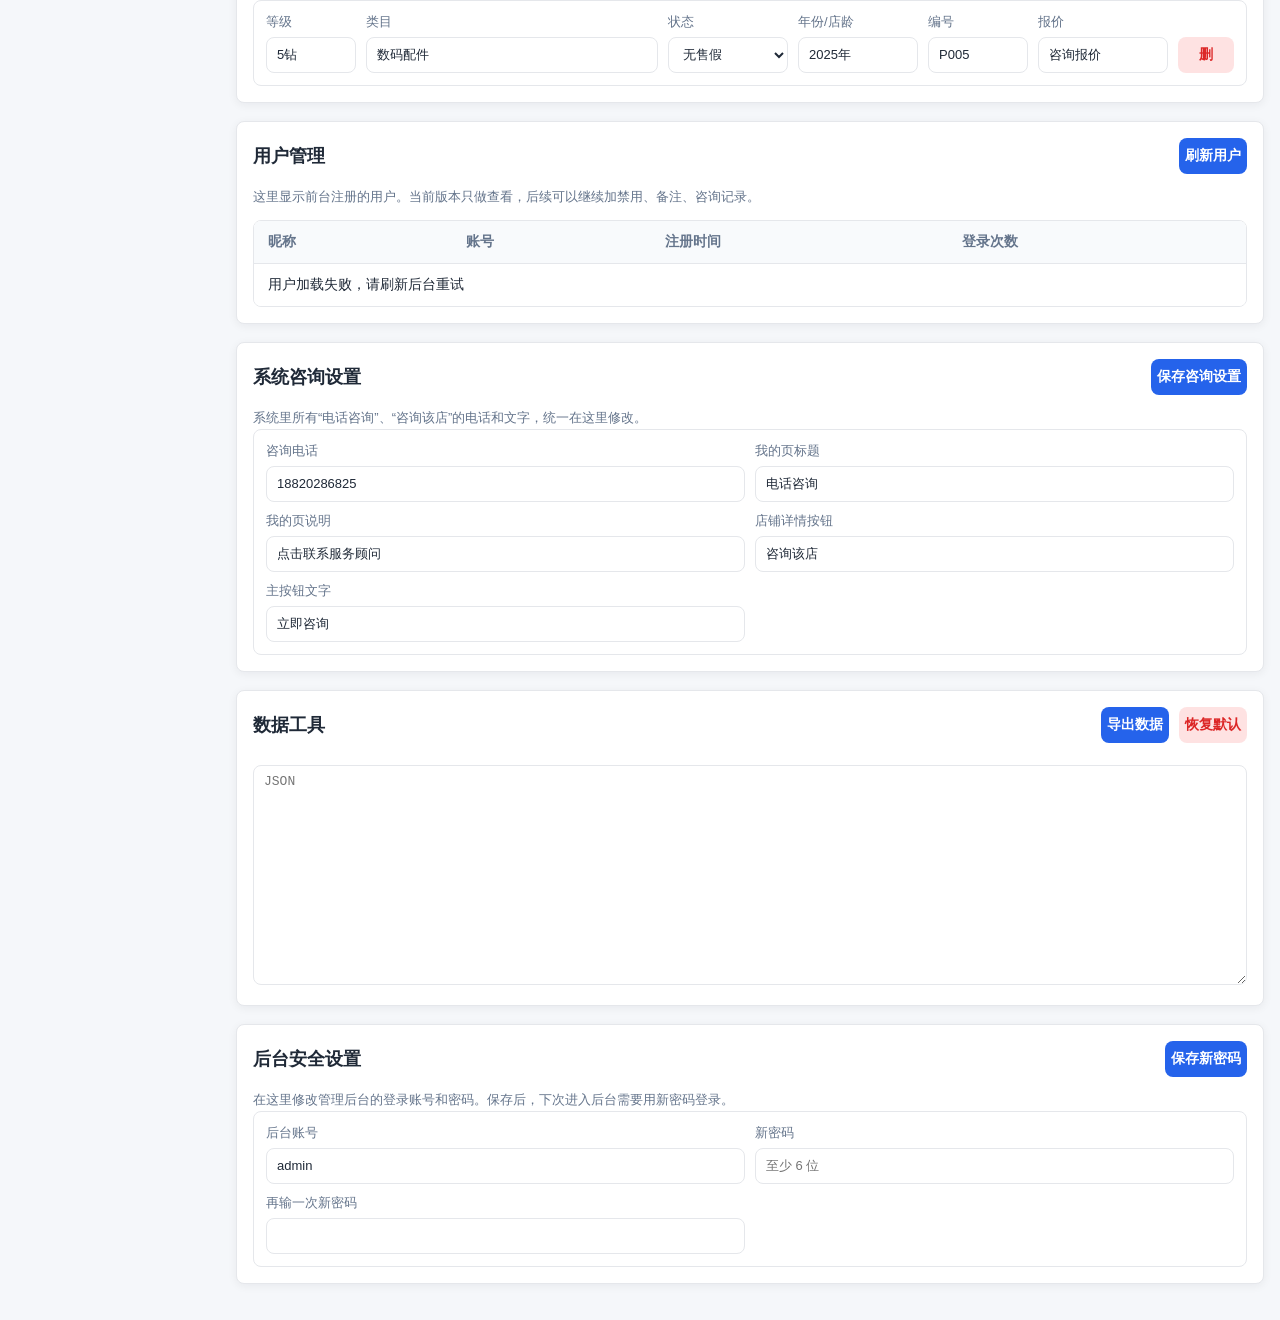
==== commit 84e0540c: "update website" ====
--- a/outputs/admin.html
+++ b/outputs/admin.html
@@ -20,6 +20,7 @@
         <a href="#entry-pages"><span>&#9635;</span>&#20837;&#21475;&#20869;&#23481;</a>
         <a href="#taobao-stores"><span>&#9636;</span>&#28120;&#23453;&#24215;&#38138;</a>
         <a href="#pdd-stores"><span>&#9636;</span>&#25340;&#22810;&#22810;&#24215;</a>
+        <a href="#users"><span>&#9679;</span>用户管理</a>
         <a href="#system-settings"><span>&#9675;</span>&#21672;&#35810;&#35774;&#32622;</a>
         <a href="#data-tools"><span>&#9639;</span>&#25968;&#25454;&#24037;&#20855;</a>
         <a href="#security"><span>&#9679;</span>&#23433;&#20840;&#35774;&#32622;</a>
@@ -148,6 +149,29 @@
         <div class="store-editor" id="pddStoreEditor"></div>
       </section>
 
+      <section class="admin-card" id="users">
+        <div class="card-head">
+          <h2>用户管理</h2>
+          <button type="button" id="refreshUsers">刷新用户</button>
+        </div>
+        <div class="hint">这里显示前台注册的用户。当前版本只做查看，后续可以继续加禁用、备注、咨询记录。</div>
+        <div class="user-table-wrap">
+          <table class="user-table">
+            <thead>
+              <tr>
+                <th>昵称</th>
+                <th>账号</th>
+                <th>注册时间</th>
+                <th>登录次数</th>
+              </tr>
+            </thead>
+            <tbody id="userTableBody">
+              <tr><td colspan="4">正在加载...</td></tr>
+            </tbody>
+          </table>
+        </div>
+      </section>
+
       <section class="admin-card" id="system-settings">
         <div class="card-head">
           <h2>&#31995;&#32479;&#21672;&#35810;&#35774;&#32622;</h2>
@@ -203,6 +227,6 @@
     </div>
 
     <script src="./site-data.js"></script>
-    <script src="./admin.js?v=9"></script>
+    <script src="./admin.js?v=10"></script>
   </body>
 </html>
--- a/outputs/admin.css
+++ b/outputs/admin.css
@@ -507,6 +507,44 @@
   font-size: 13px;
 }
 
+.user-table-wrap {
+  overflow-x: auto;
+  margin-top: 12px;
+  border: 1px solid var(--border-color);
+  border-radius: var(--radius);
+}
+
+.user-table {
+  width: 100%;
+  min-width: 680px;
+  border-collapse: collapse;
+  background: #fff;
+}
+
+.user-table th,
+.user-table td {
+  padding: 12px 14px;
+  border-bottom: 1px solid var(--border-color);
+  text-align: left;
+  vertical-align: middle;
+  white-space: nowrap;
+  font-size: 14px;
+}
+
+.user-table th {
+  background: #f8fafc;
+  color: var(--text-secondary);
+  font-weight: 700;
+}
+
+.user-table tr:hover td {
+  background: #f8fafc;
+}
+
+.user-table tr:last-child td {
+  border-bottom: 0;
+}
+
 .toast {
   position: fixed;
   right: 22px;
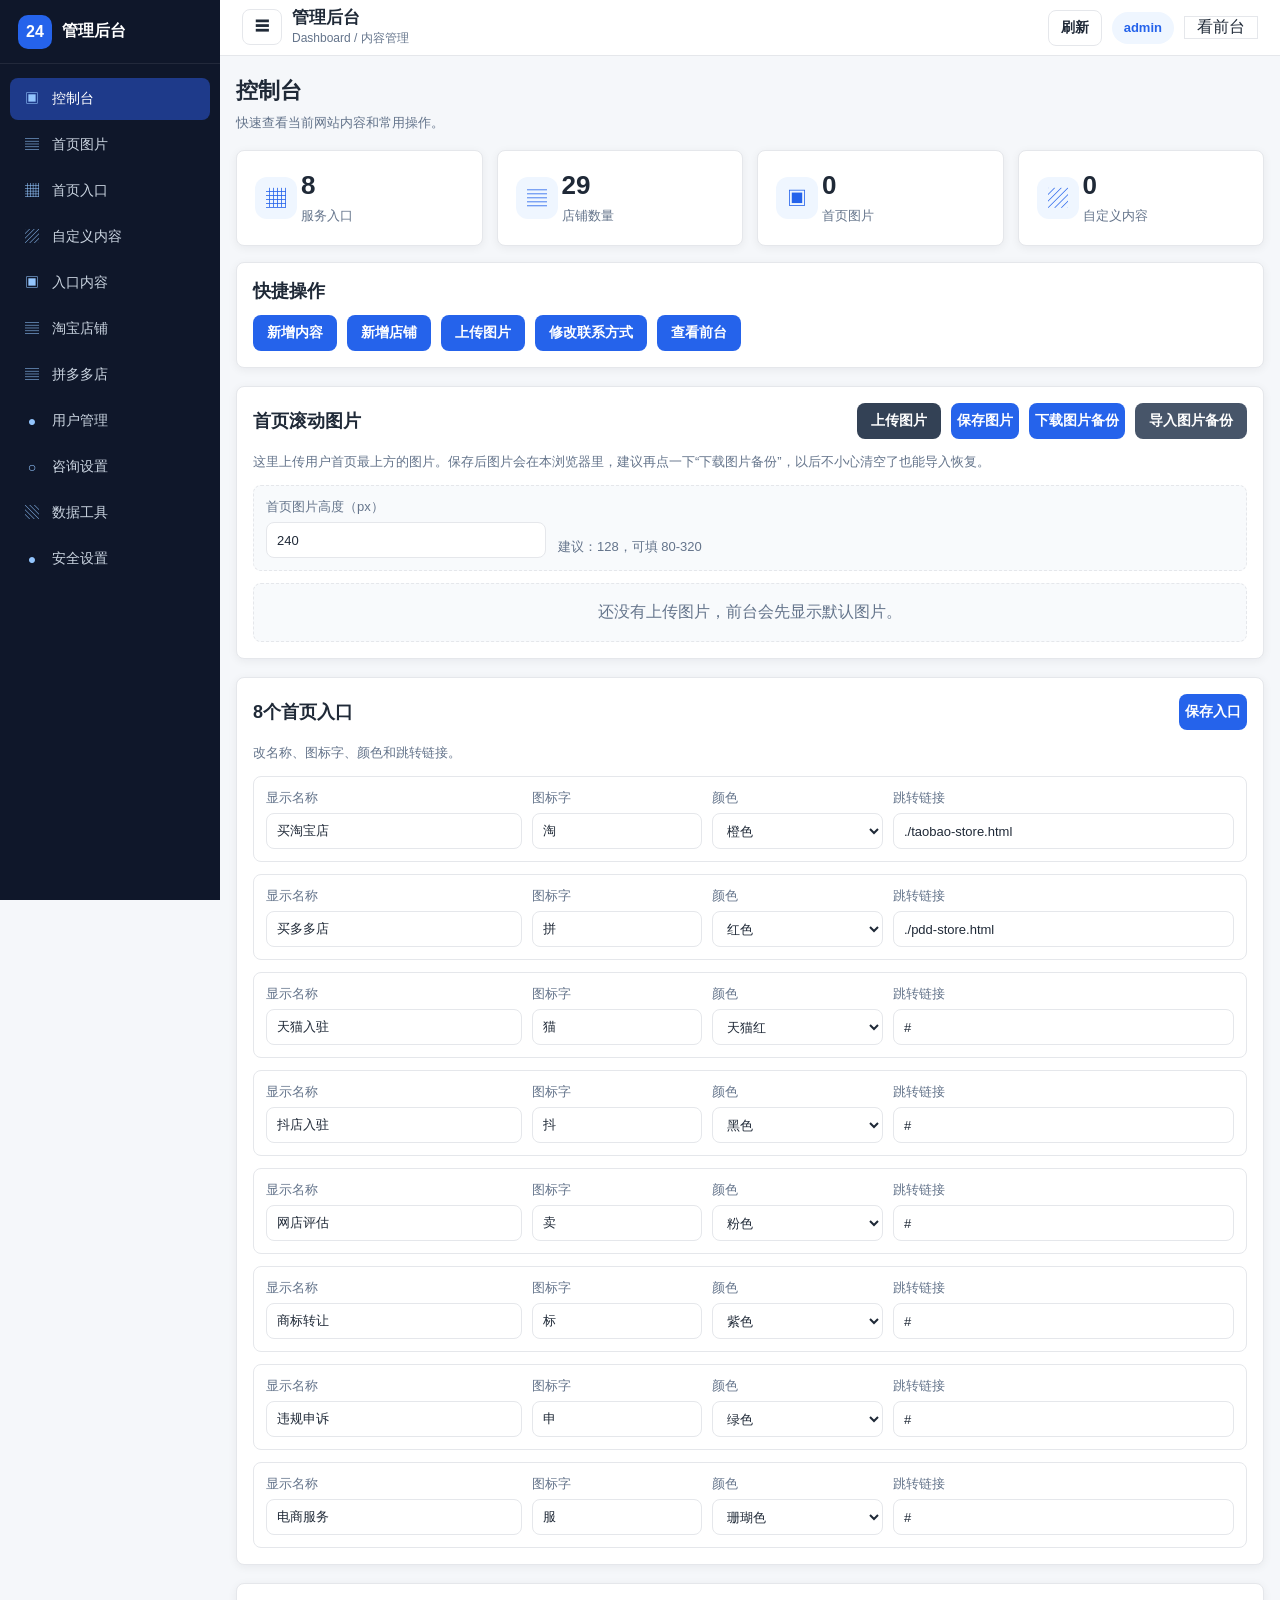
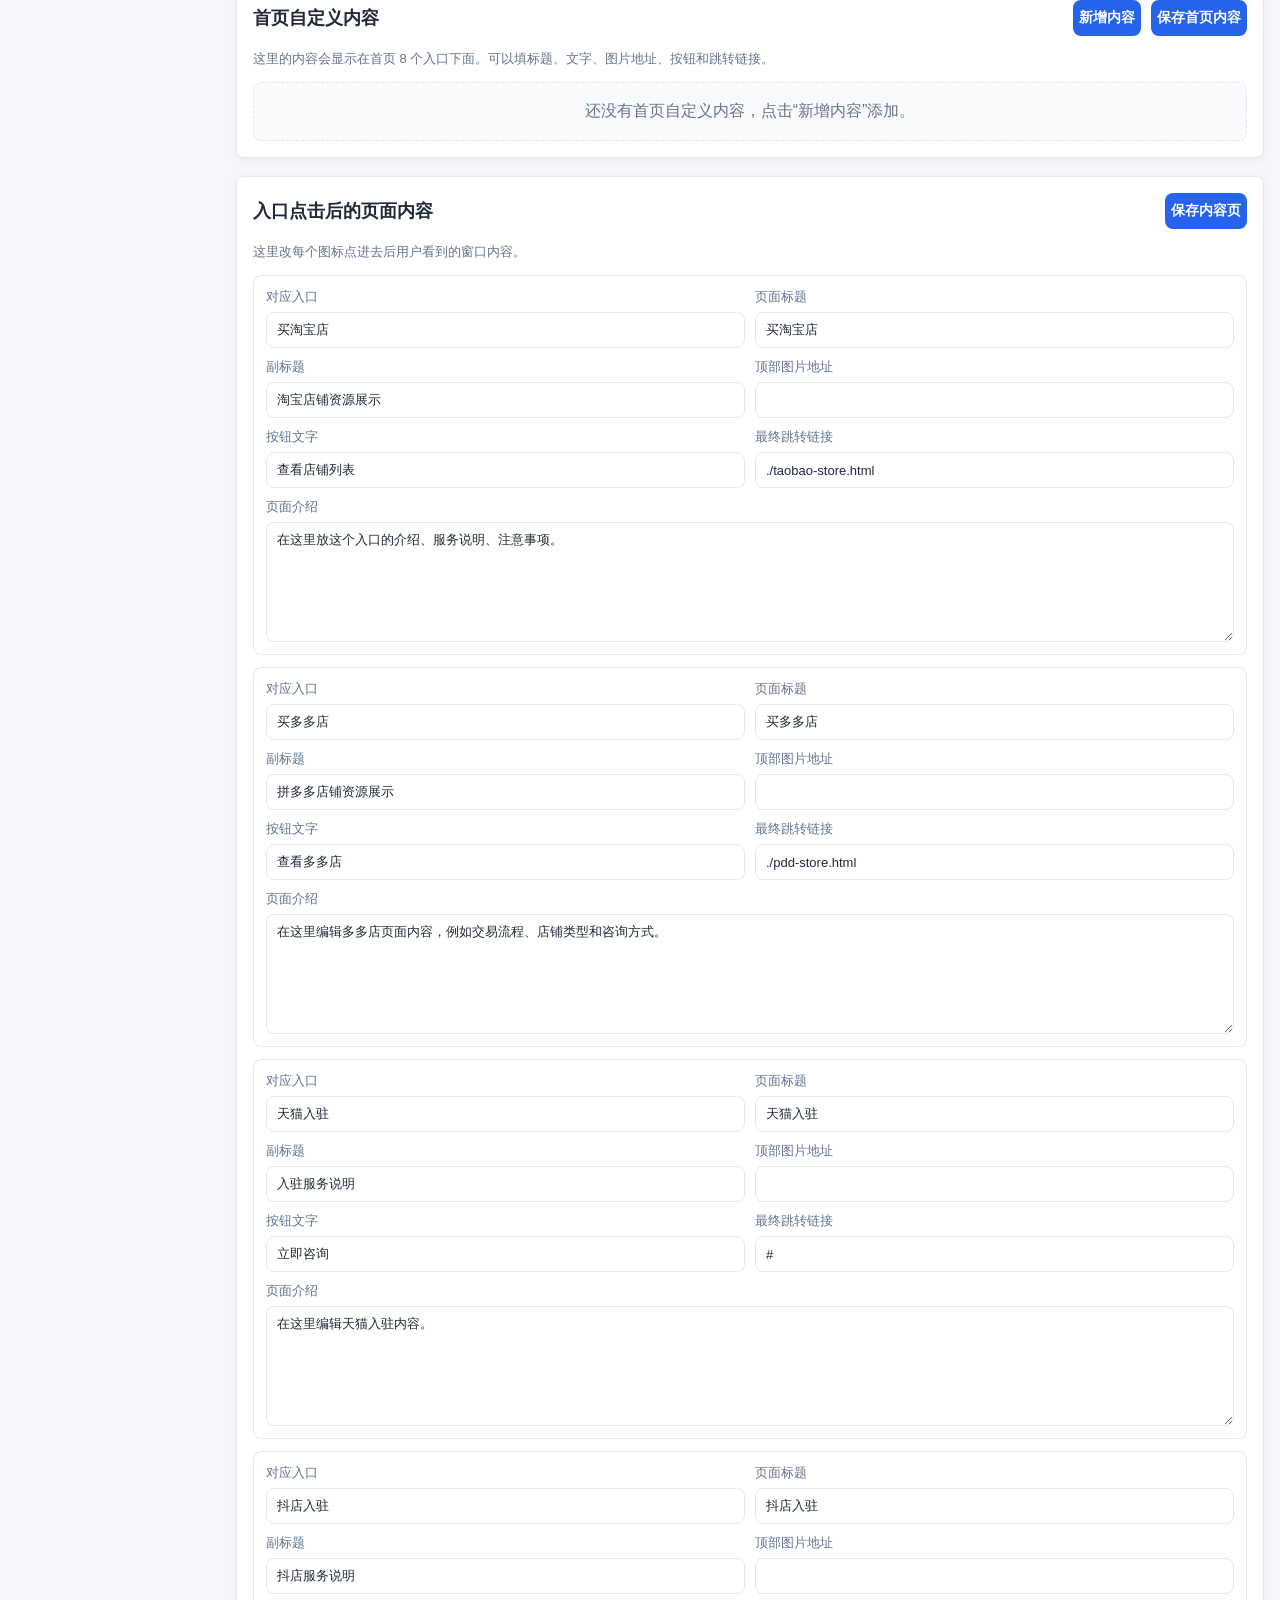
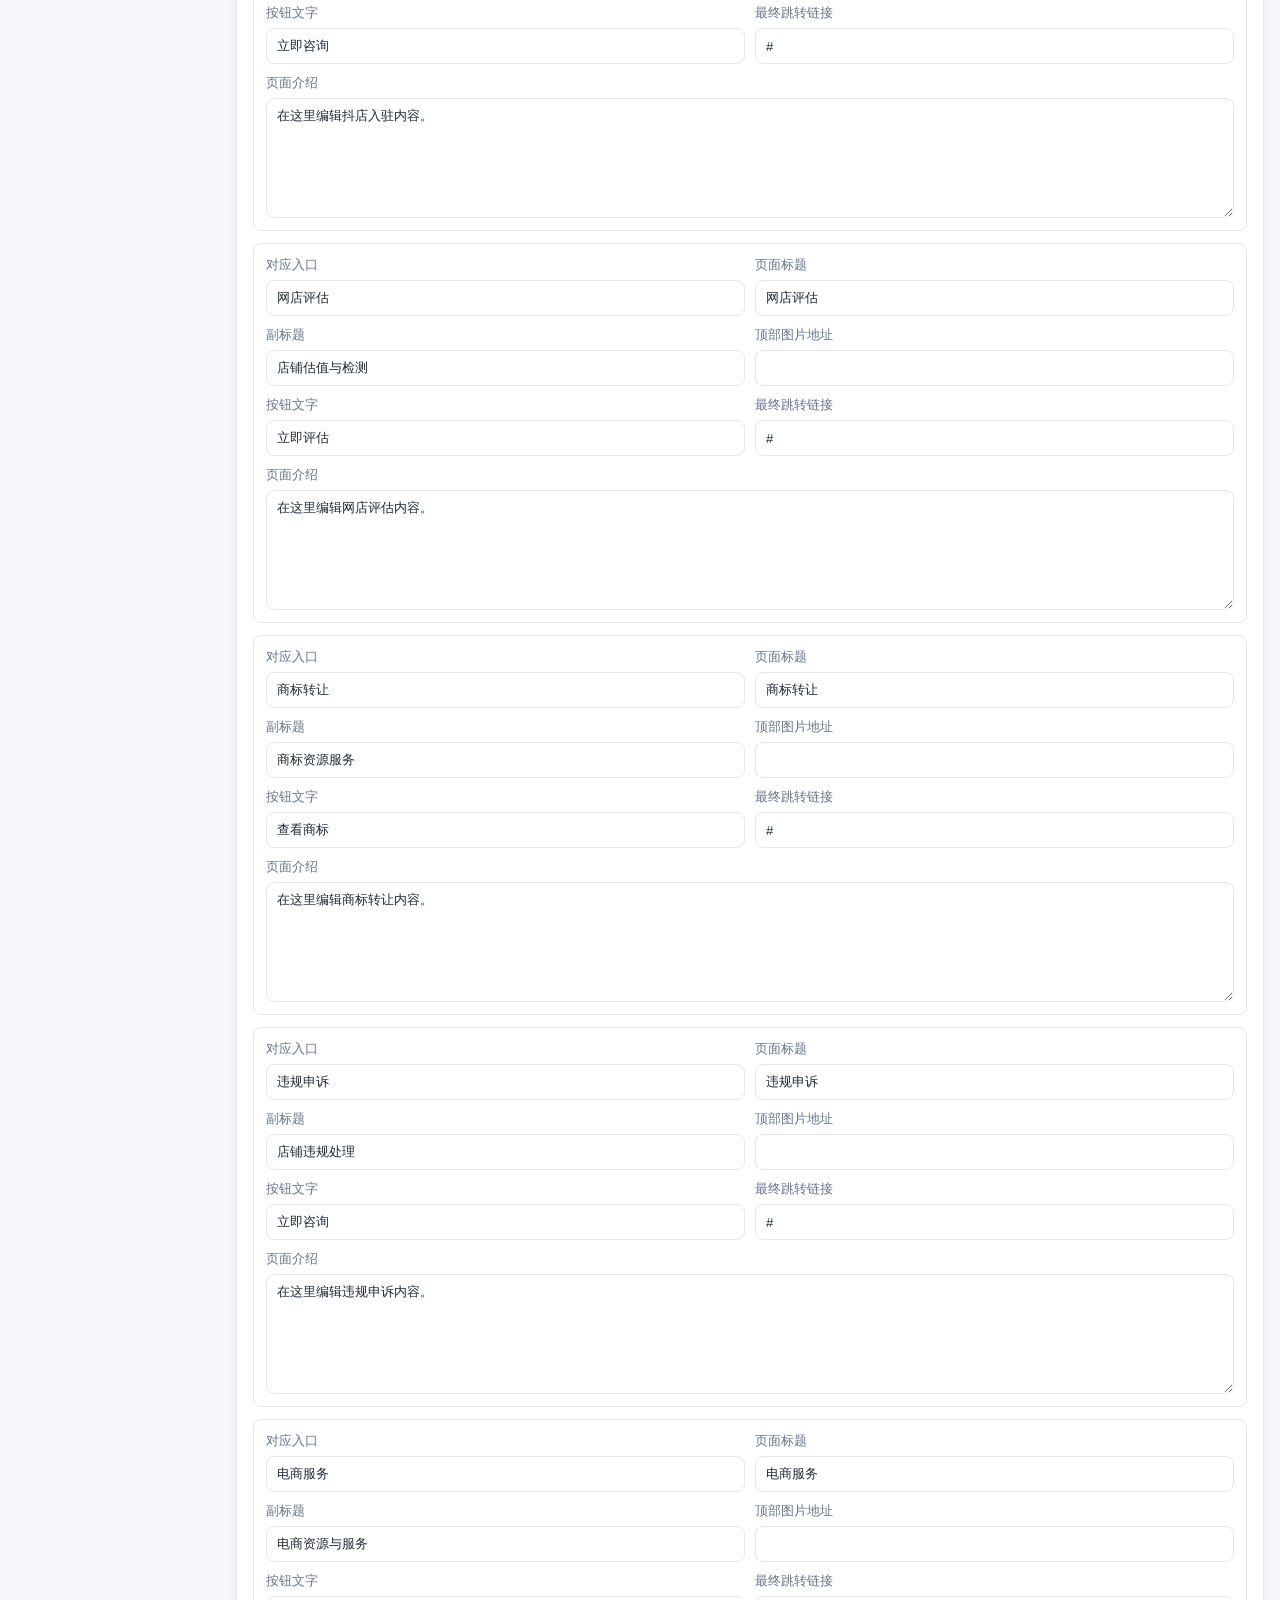
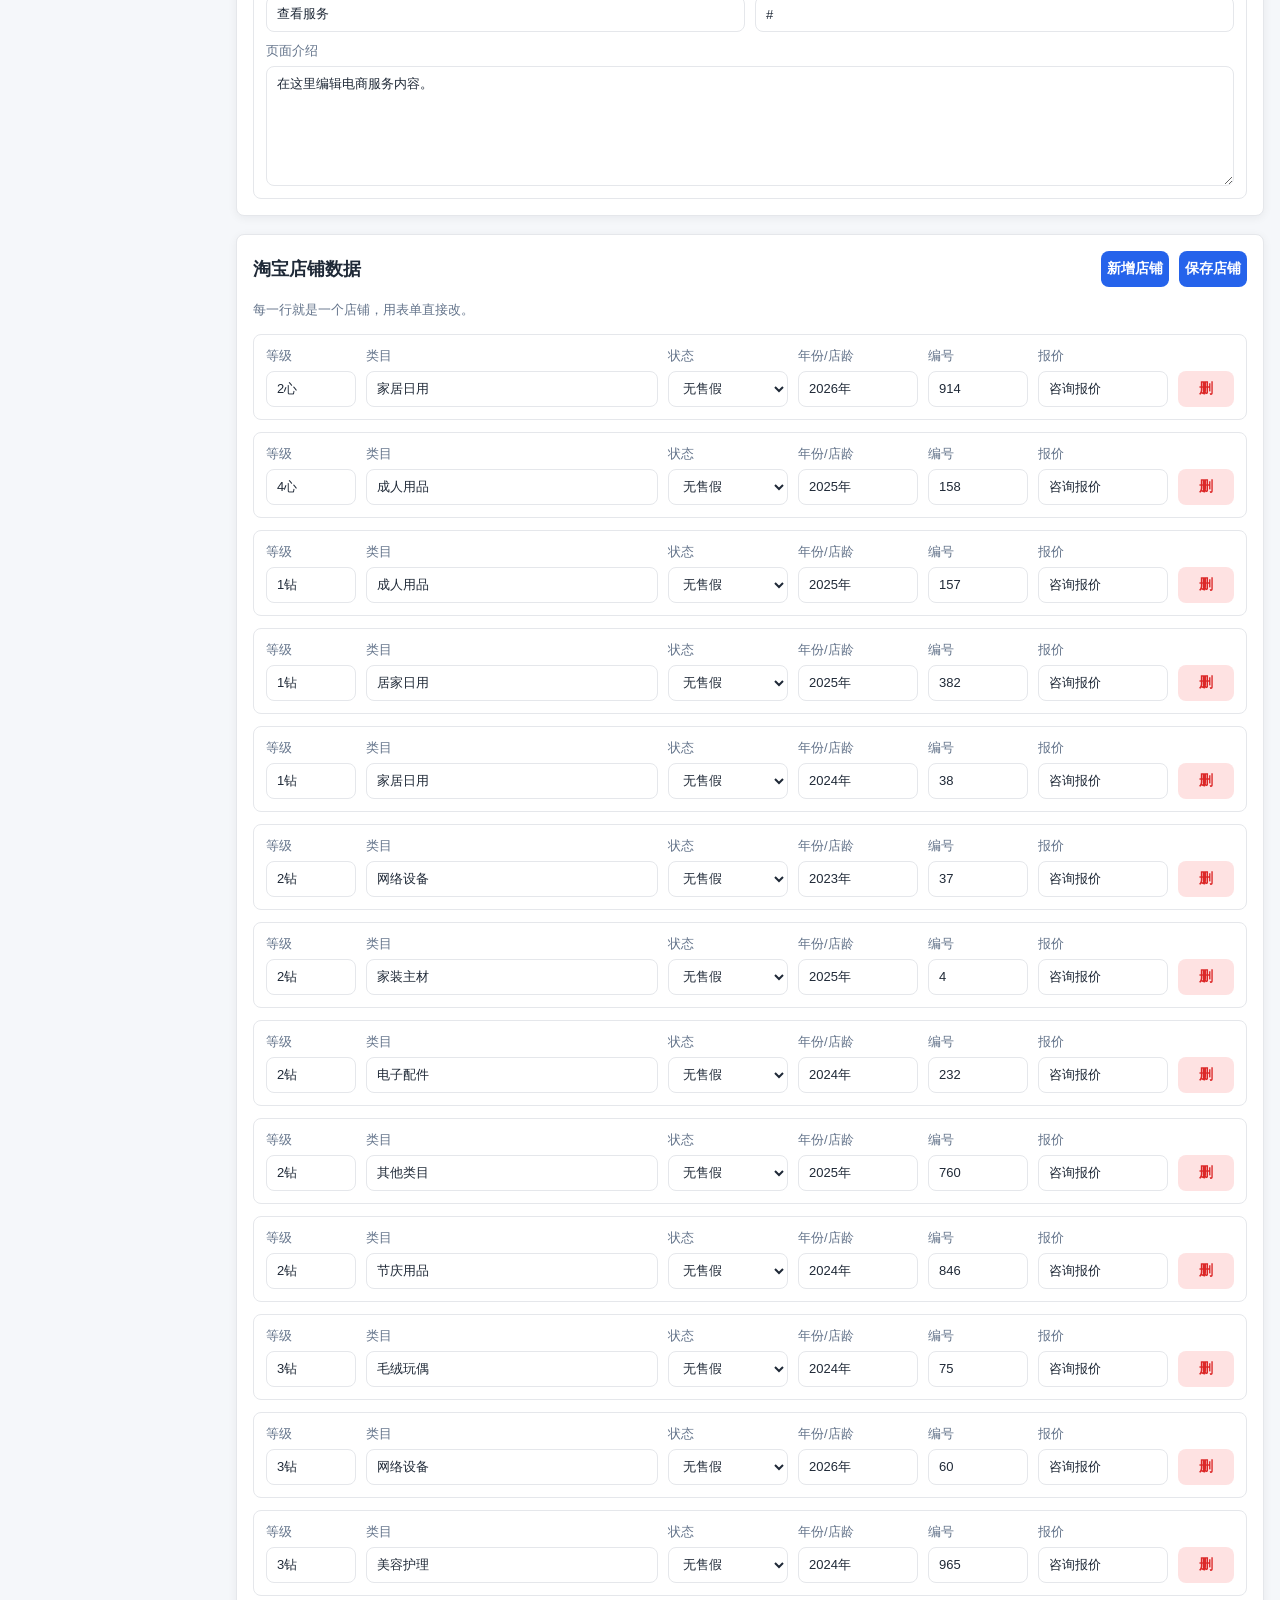
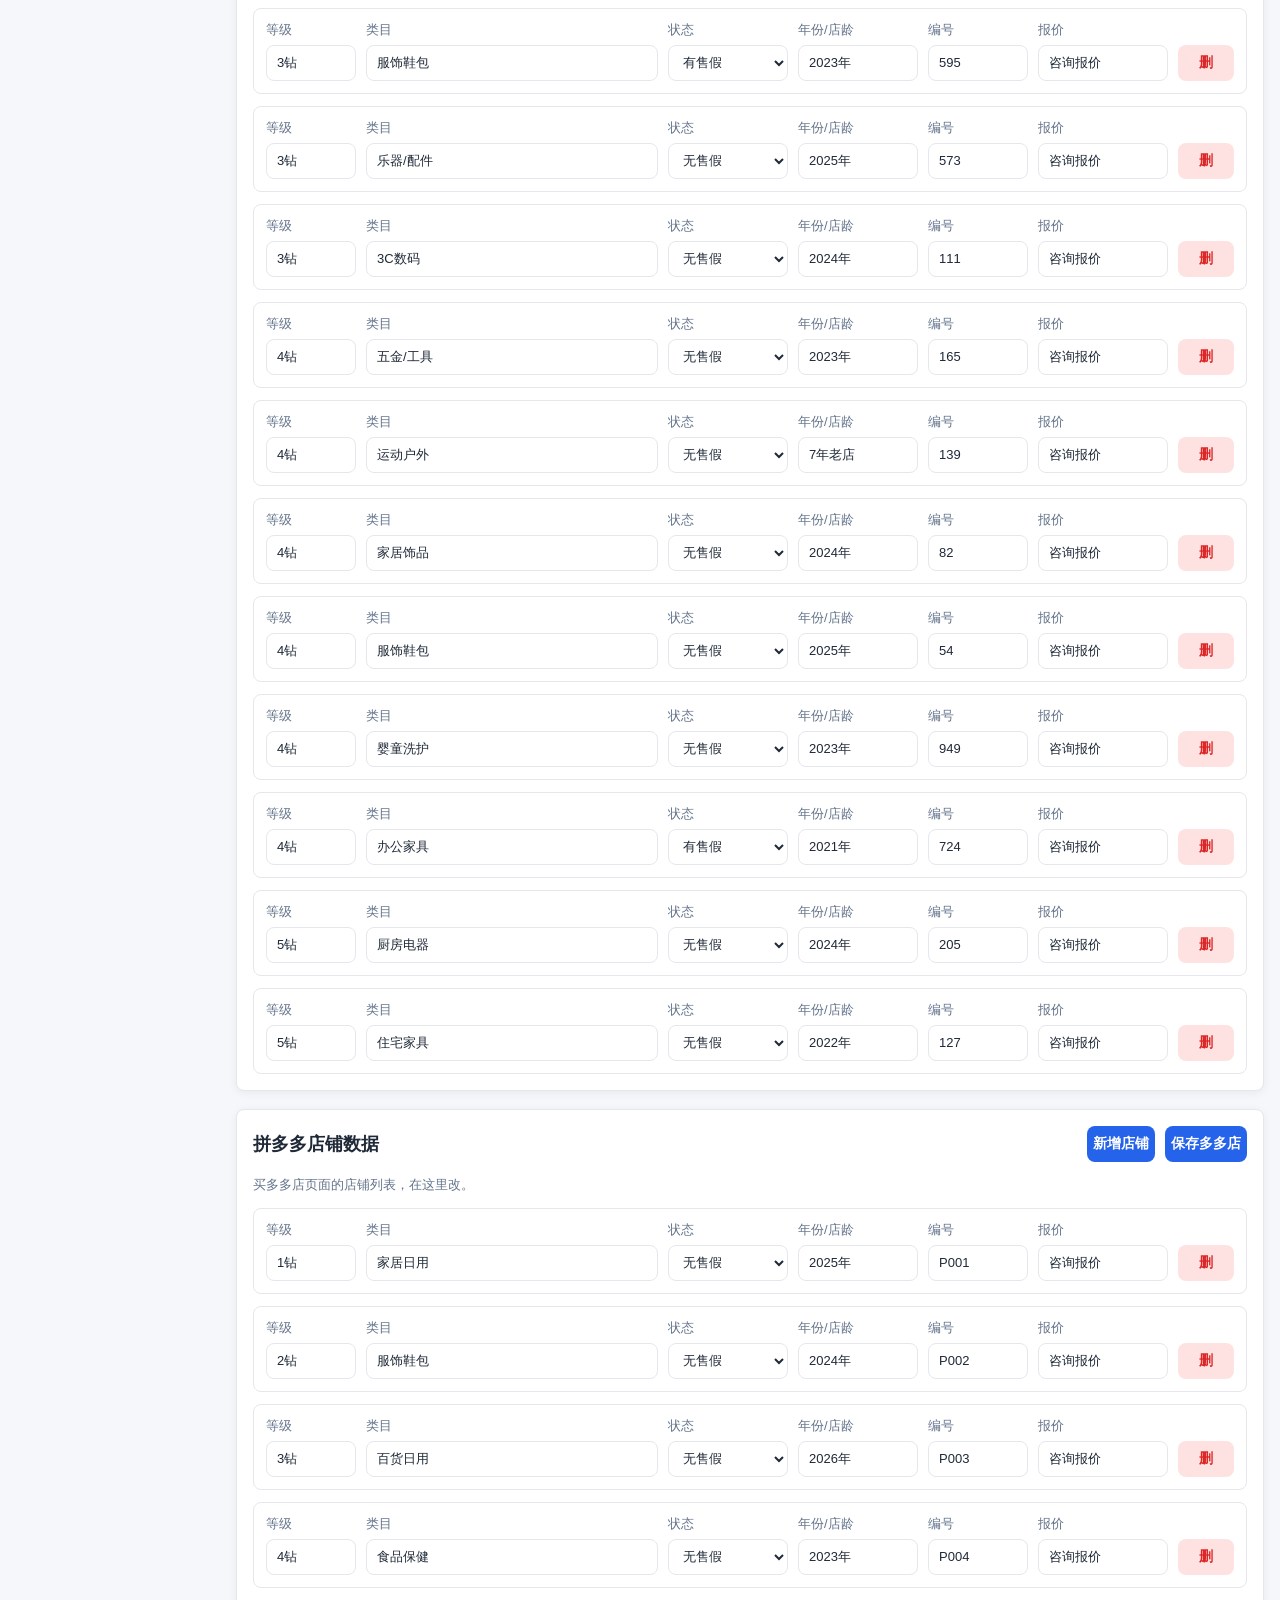
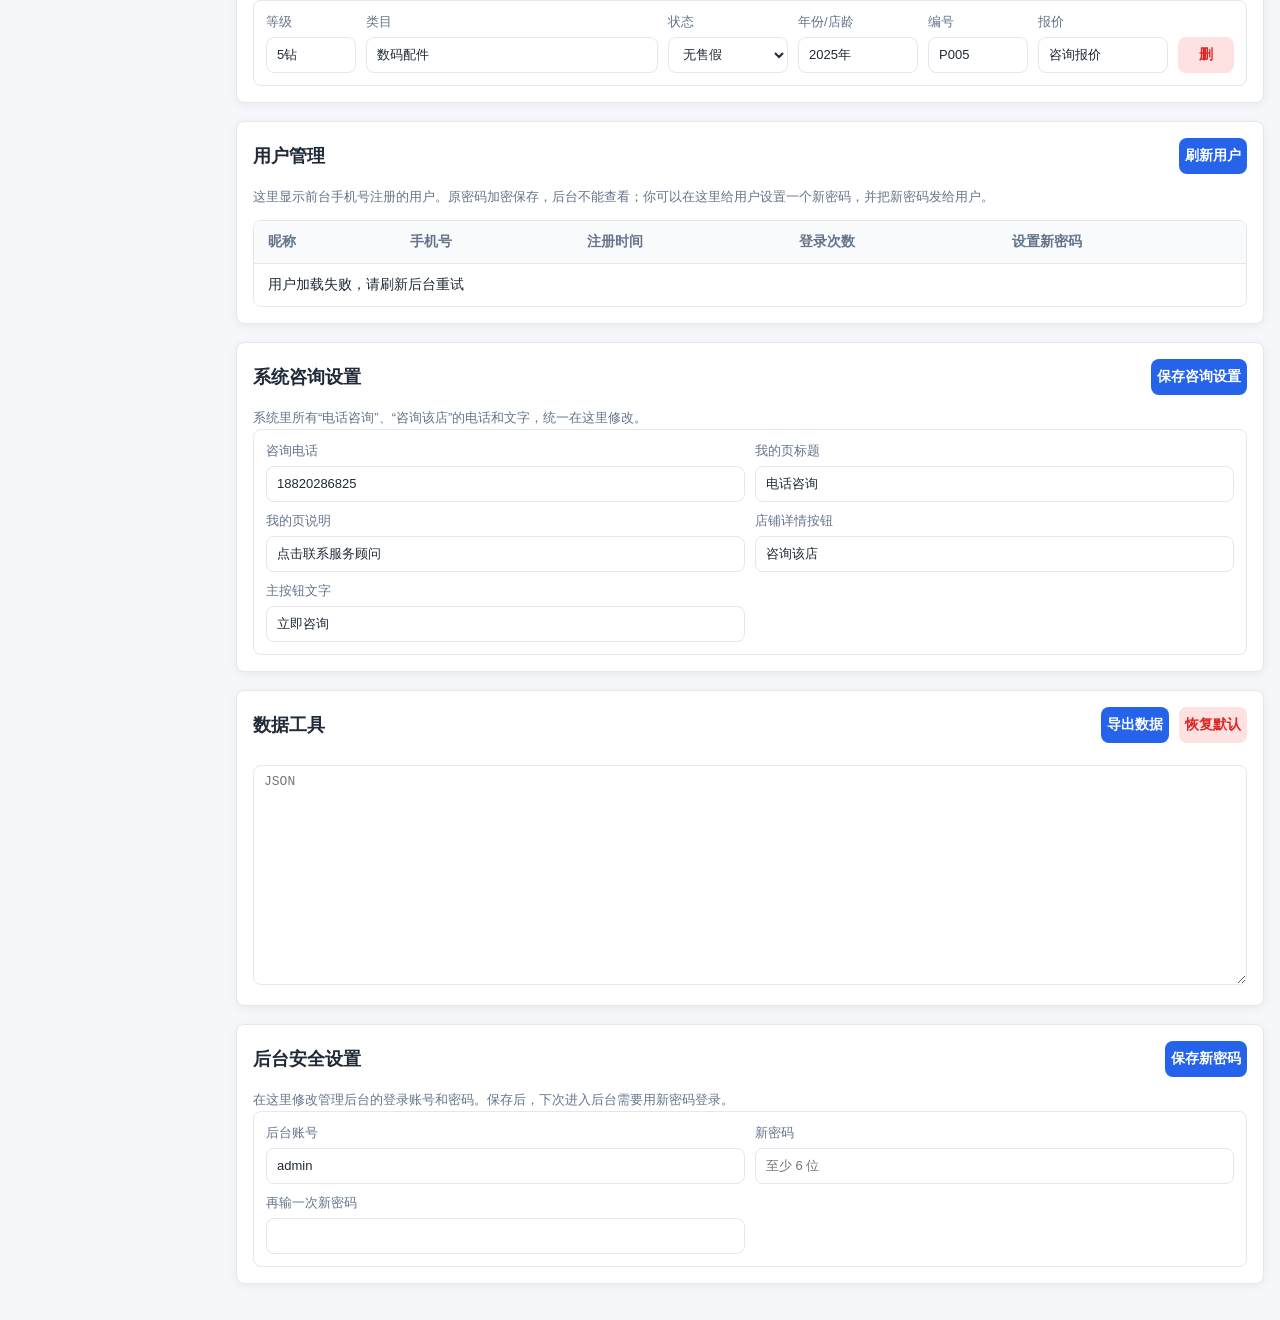
==== commit 231632dc: "update website" ====
--- a/outputs/admin.html
+++ b/outputs/admin.html
@@ -1,10 +1,10 @@
-<!doctype html>
+﻿<!doctype html>
 <html lang="zh-CN">
   <head>
     <meta charset="utf-8">
     <meta name="viewport" content="width=device-width, initial-scale=1">
     <title>&#31649;&#29702;&#21518;&#21488;</title>
-    <link rel="stylesheet" href="./admin.css?v=8">
+    <link rel="stylesheet" href="./admin.css?v=9">
   </head>
   <body>
     <aside class="admin-sidebar" id="adminSidebar">
@@ -154,24 +154,24 @@
           <h2>用户管理</h2>
           <button type="button" id="refreshUsers">刷新用户</button>
         </div>
-        <div class="hint">这里显示前台注册的用户。当前版本只做查看，后续可以继续加禁用、备注、咨询记录。</div>
+        <div class="hint">这里显示前台手机号注册的用户。原密码加密保存，后台不能查看；你可以在这里给用户设置一个新密码，并把新密码发给用户。</div>
         <div class="user-table-wrap">
           <table class="user-table">
             <thead>
               <tr>
                 <th>昵称</th>
-                <th>账号</th>
+                <th>手机号</th>
                 <th>注册时间</th>
                 <th>登录次数</th>
+                <th>设置新密码</th>
               </tr>
             </thead>
             <tbody id="userTableBody">
-              <tr><td colspan="4">正在加载...</td></tr>
+              <tr><td colspan="5">正在加载...</td></tr>
             </tbody>
           </table>
         </div>
       </section>
-
       <section class="admin-card" id="system-settings">
         <div class="card-head">
           <h2>&#31995;&#32479;&#21672;&#35810;&#35774;&#32622;</h2>
@@ -227,6 +227,7 @@
     </div>
 
     <script src="./site-data.js"></script>
-    <script src="./admin.js?v=10"></script>
+    <script src="./admin.js?v=12"></script>
   </body>
 </html>
+
--- a/outputs/admin.css
+++ b/outputs/admin.css
@@ -545,6 +545,31 @@
   border-bottom: 0;
 }
 
+.user-reset {
+  display: flex;
+  align-items: center;
+  gap: 8px;
+}
+
+.user-reset input {
+  width: 120px;
+  height: 34px;
+  border: 1px solid var(--border-color);
+  border-radius: 8px;
+  padding: 0 10px;
+  outline: none;
+}
+
+.user-reset button {
+  height: 34px;
+  border-radius: 8px;
+  padding: 0 12px;
+  background: var(--primary);
+  color: #fff;
+  font-size: 13px;
+  font-weight: 700;
+}
+
 .toast {
   position: fixed;
   right: 22px;
